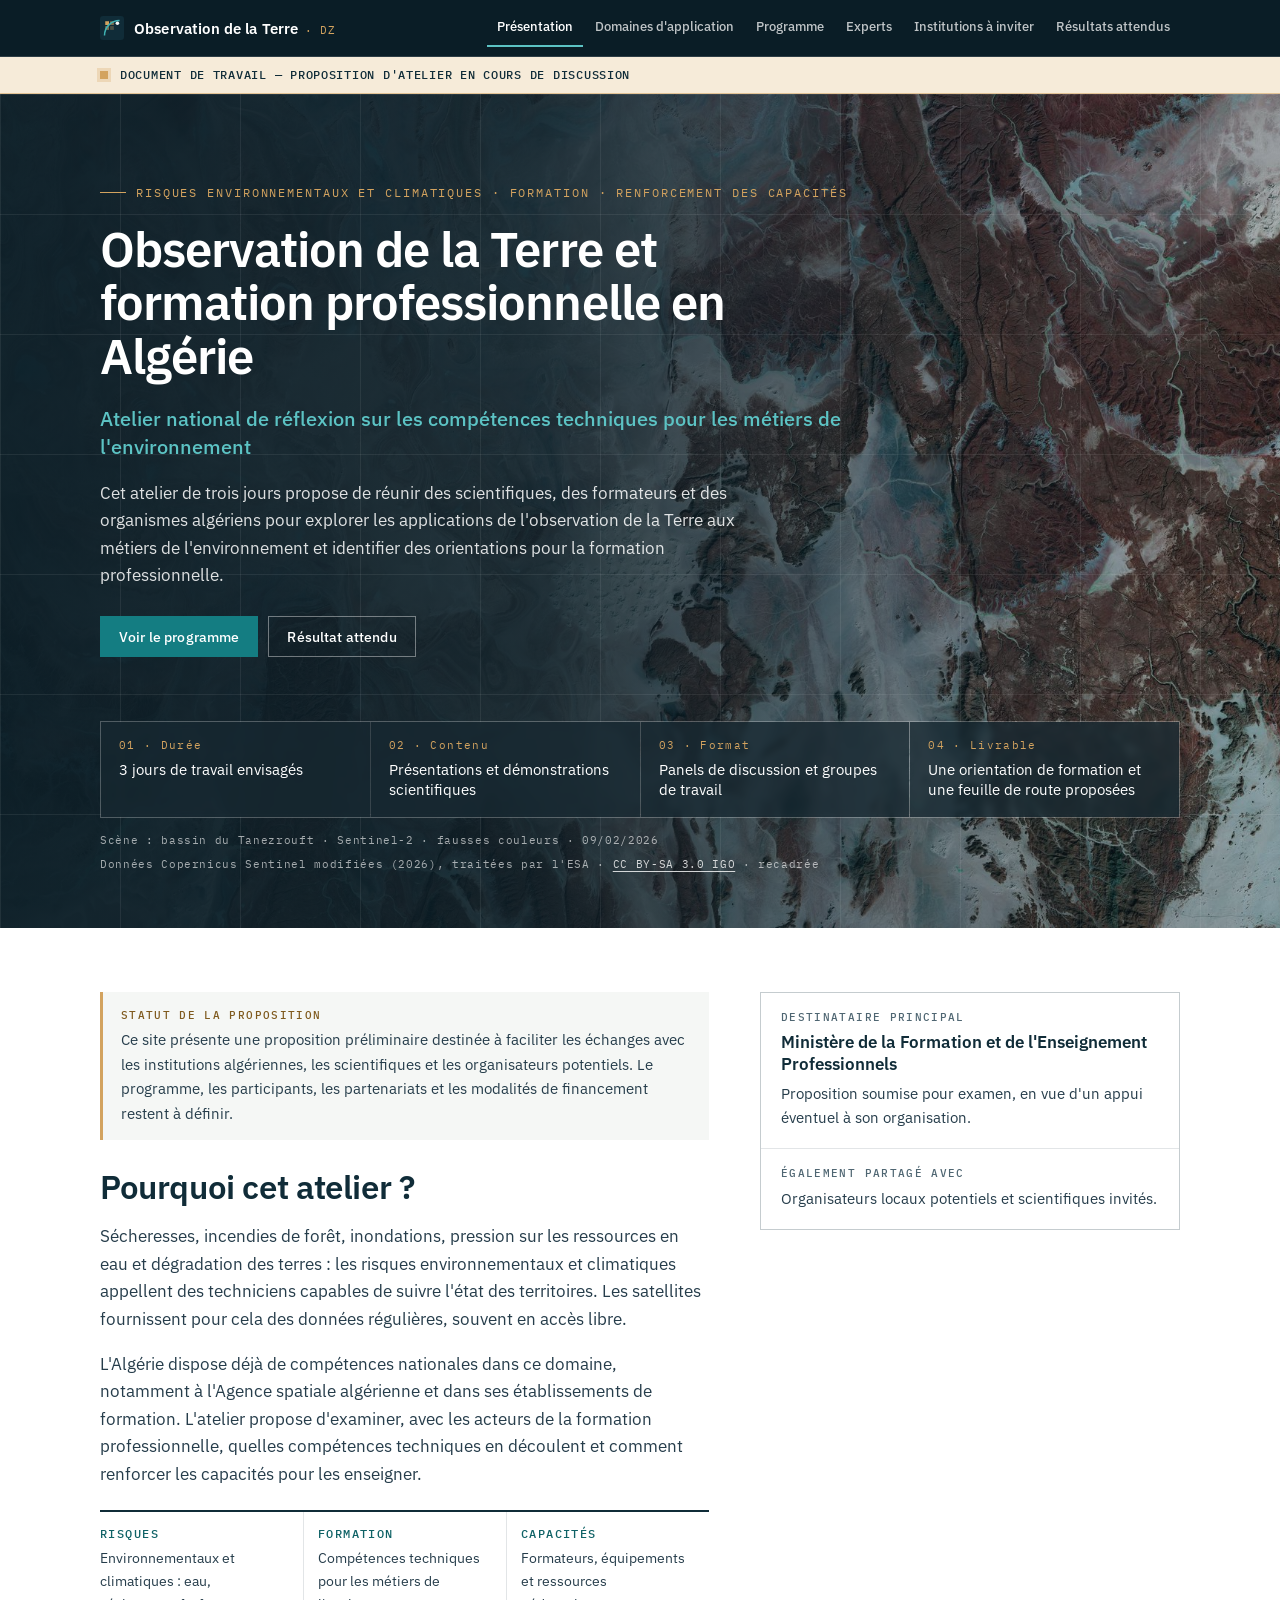
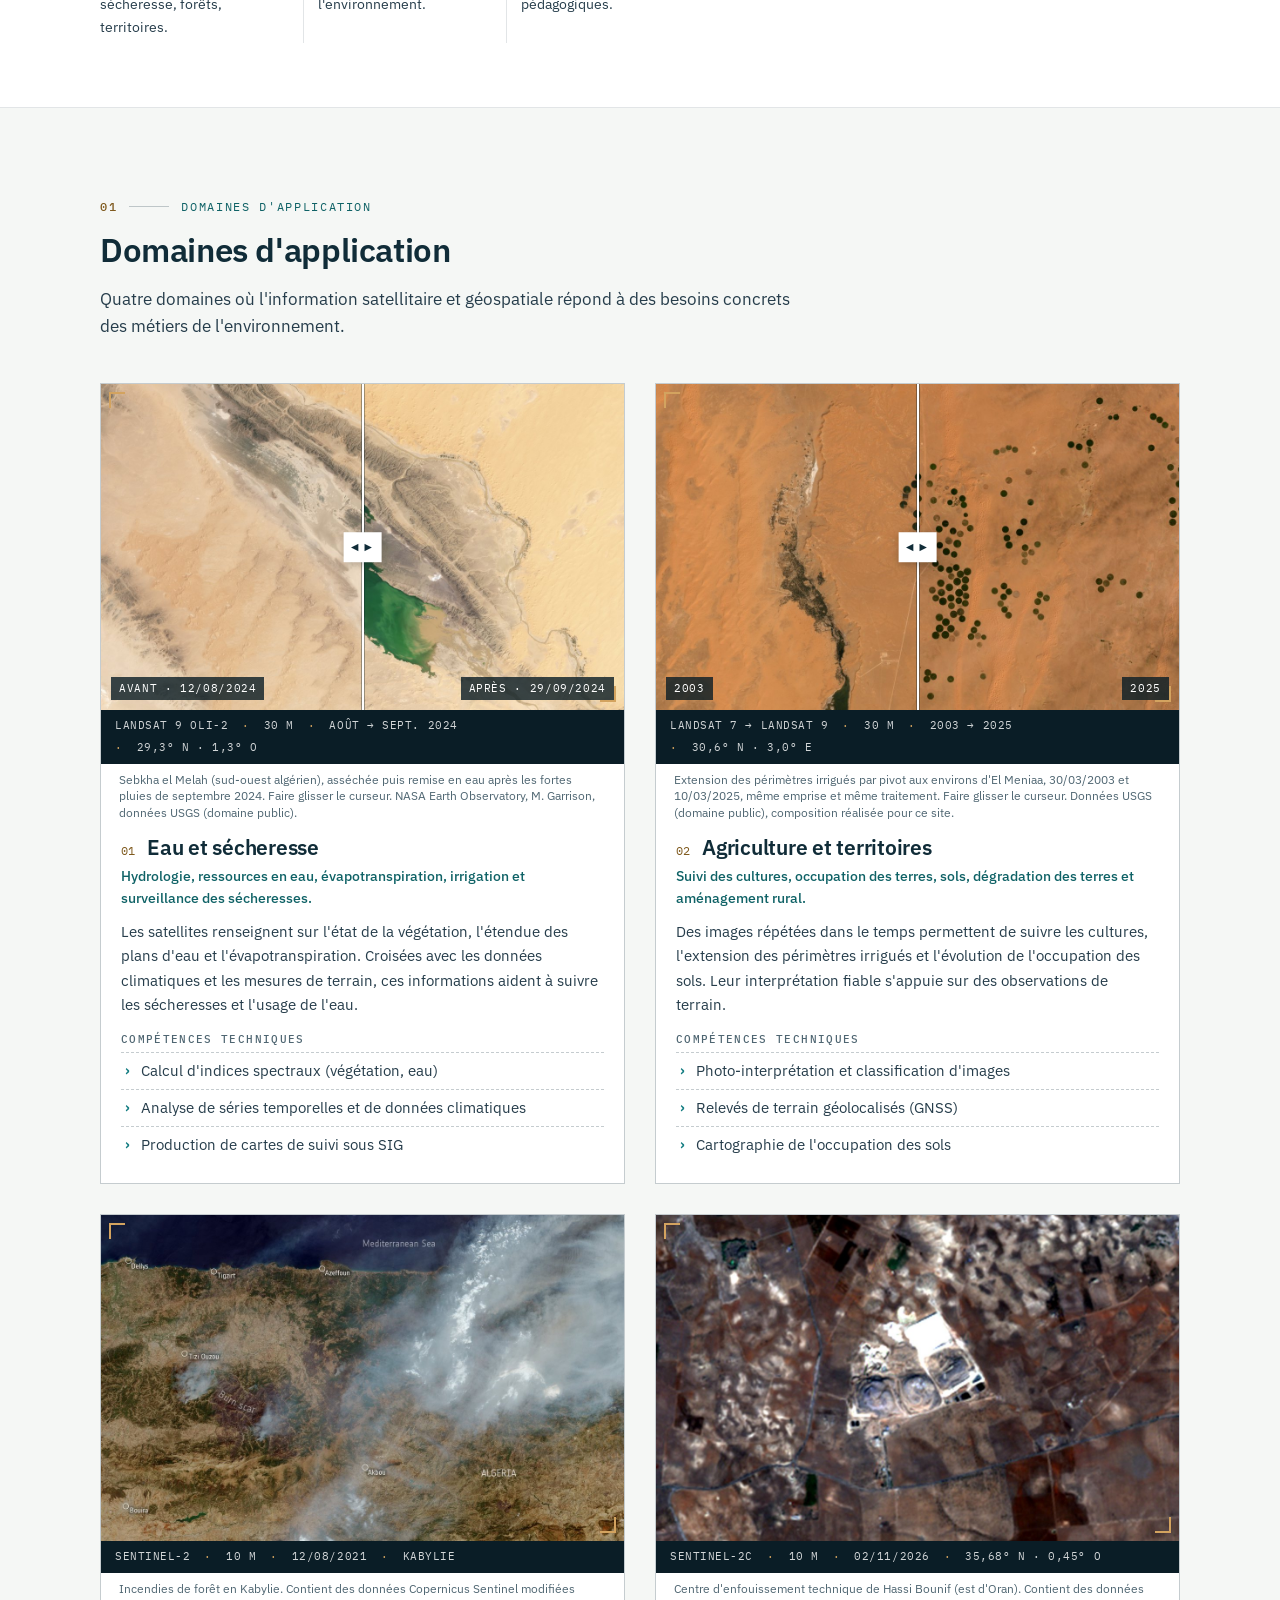
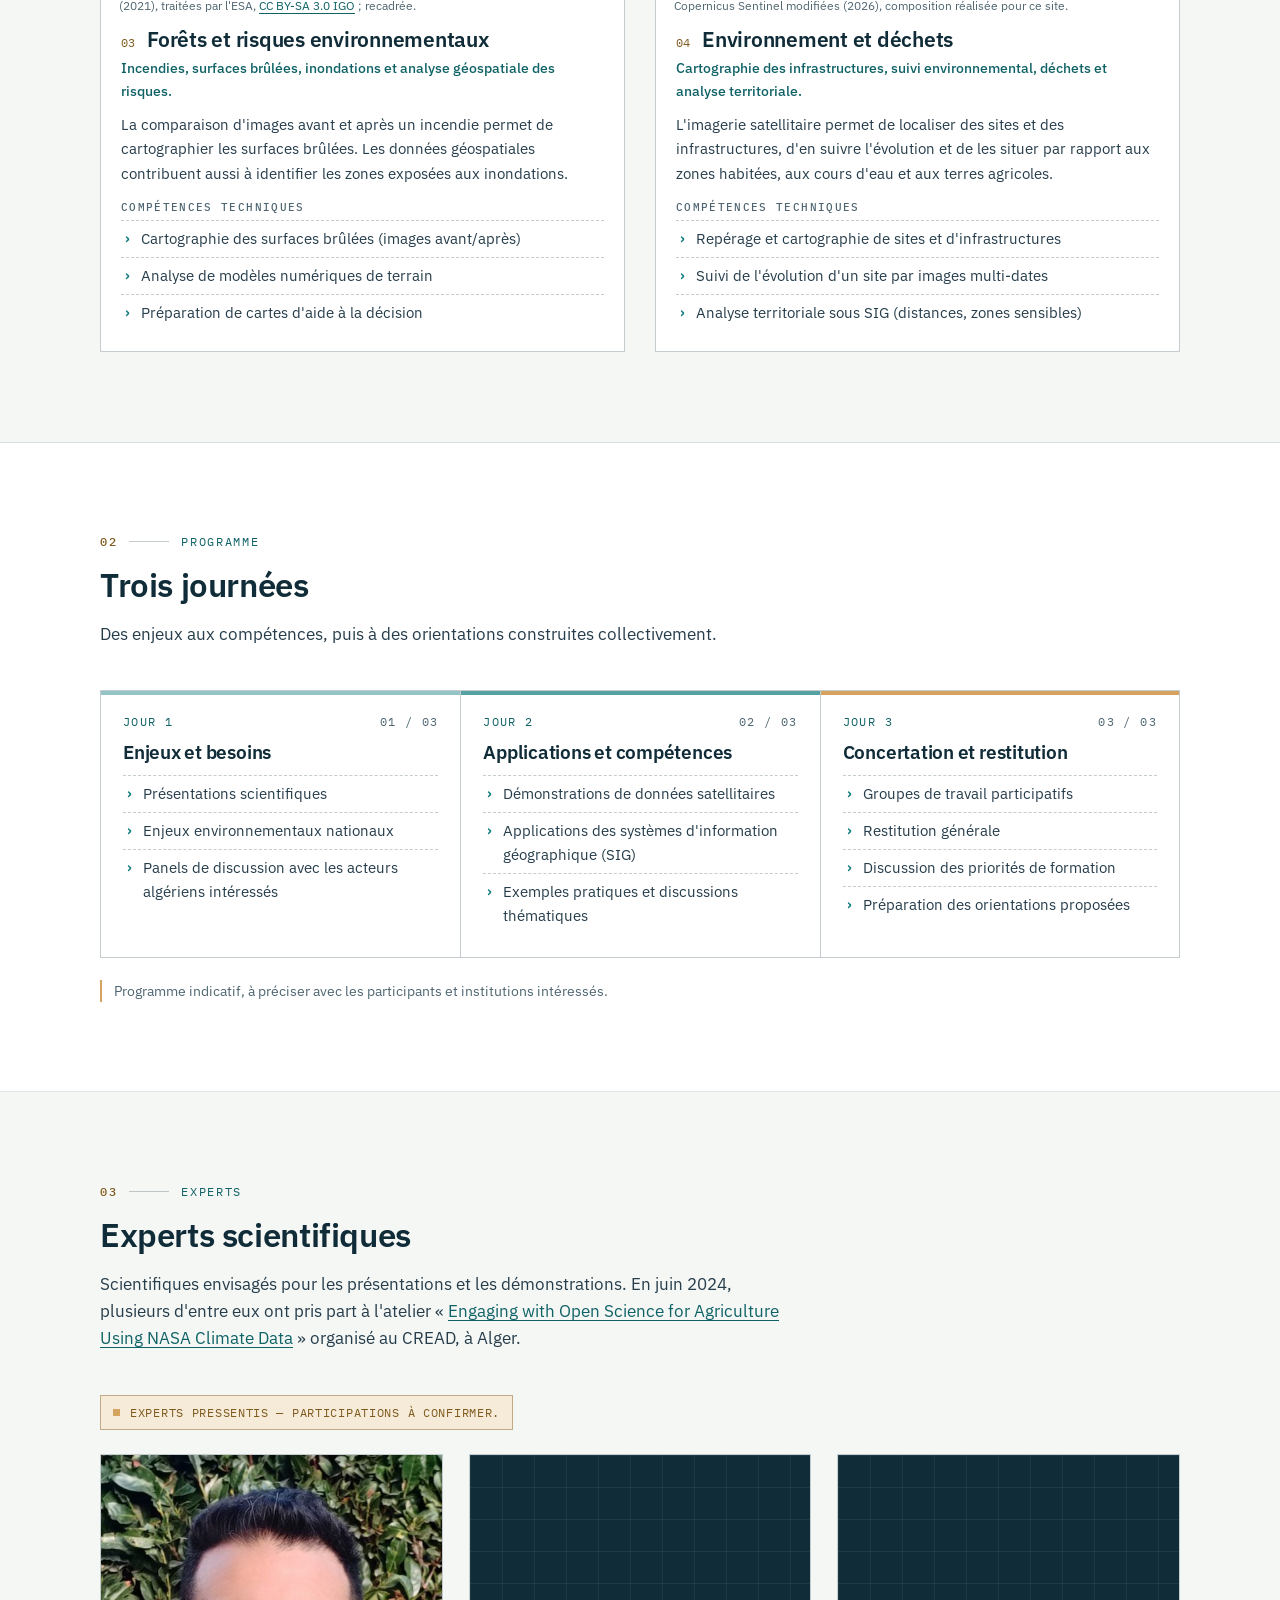
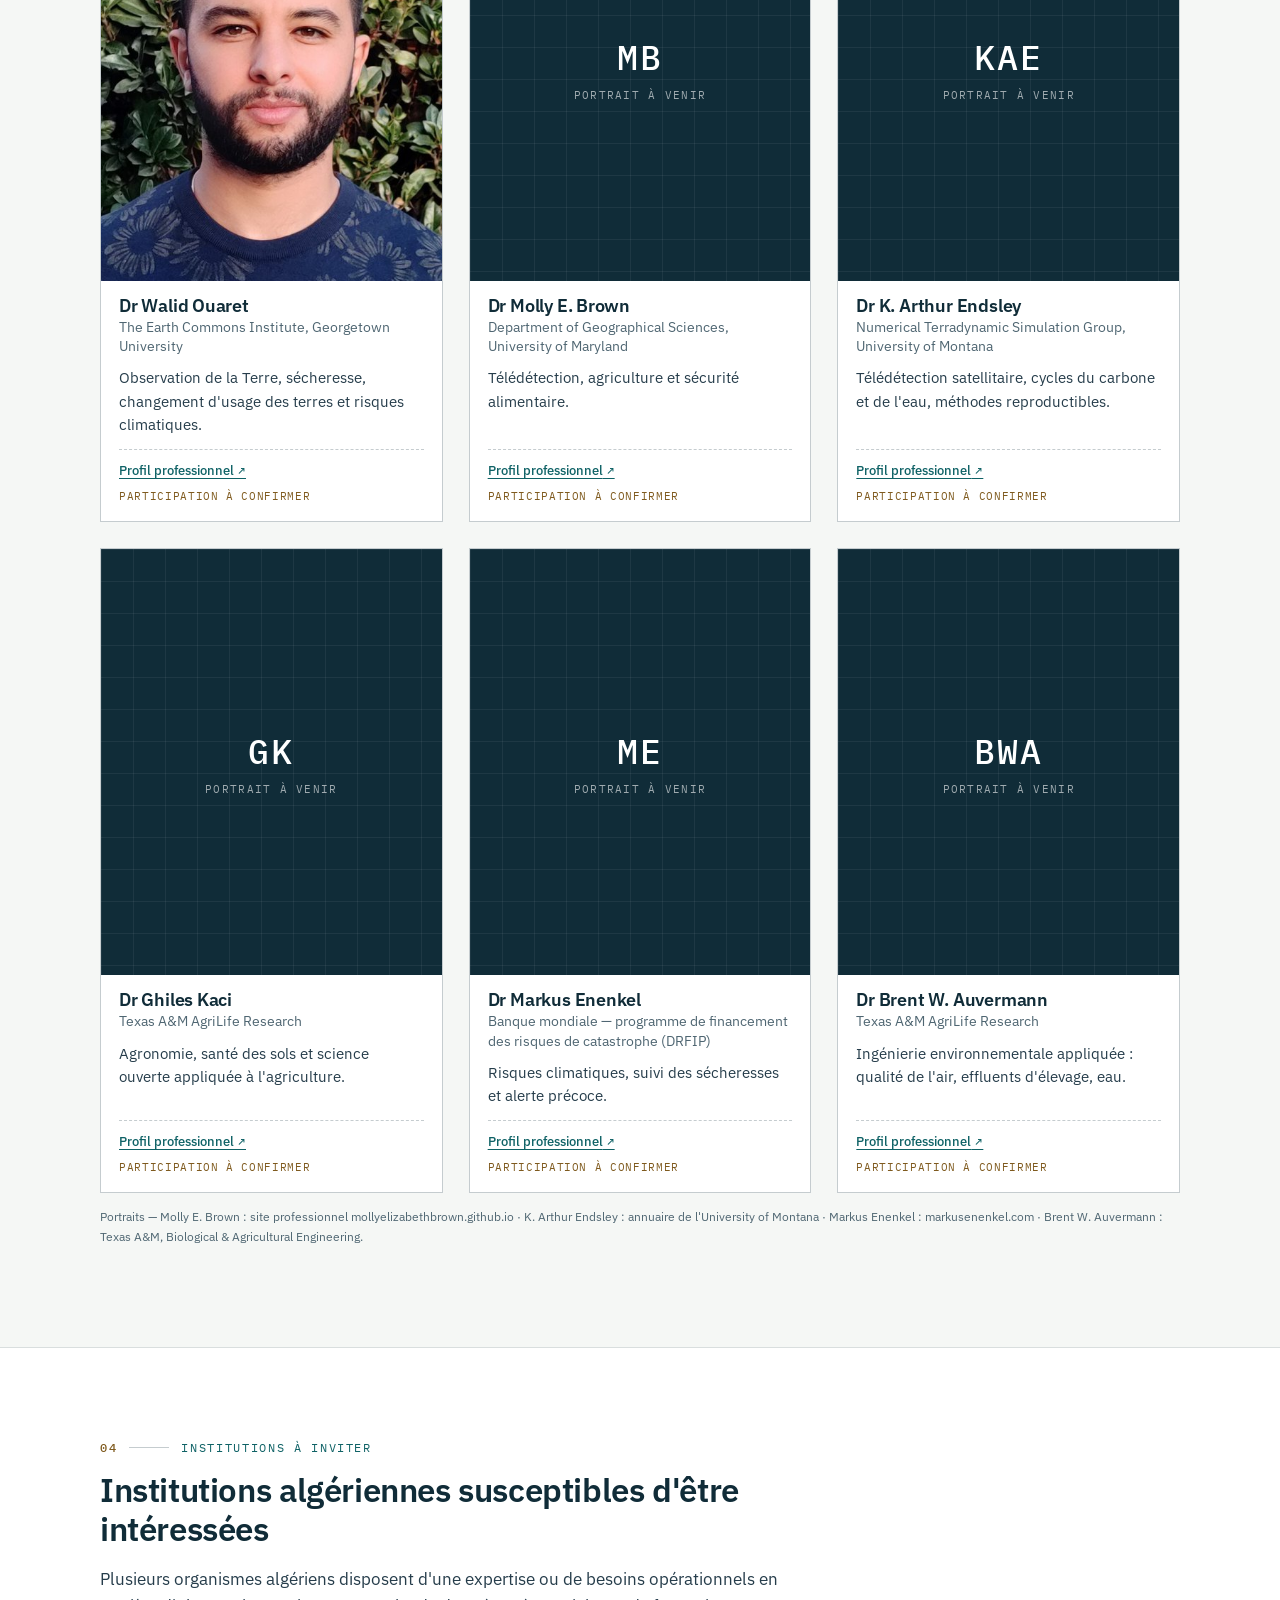
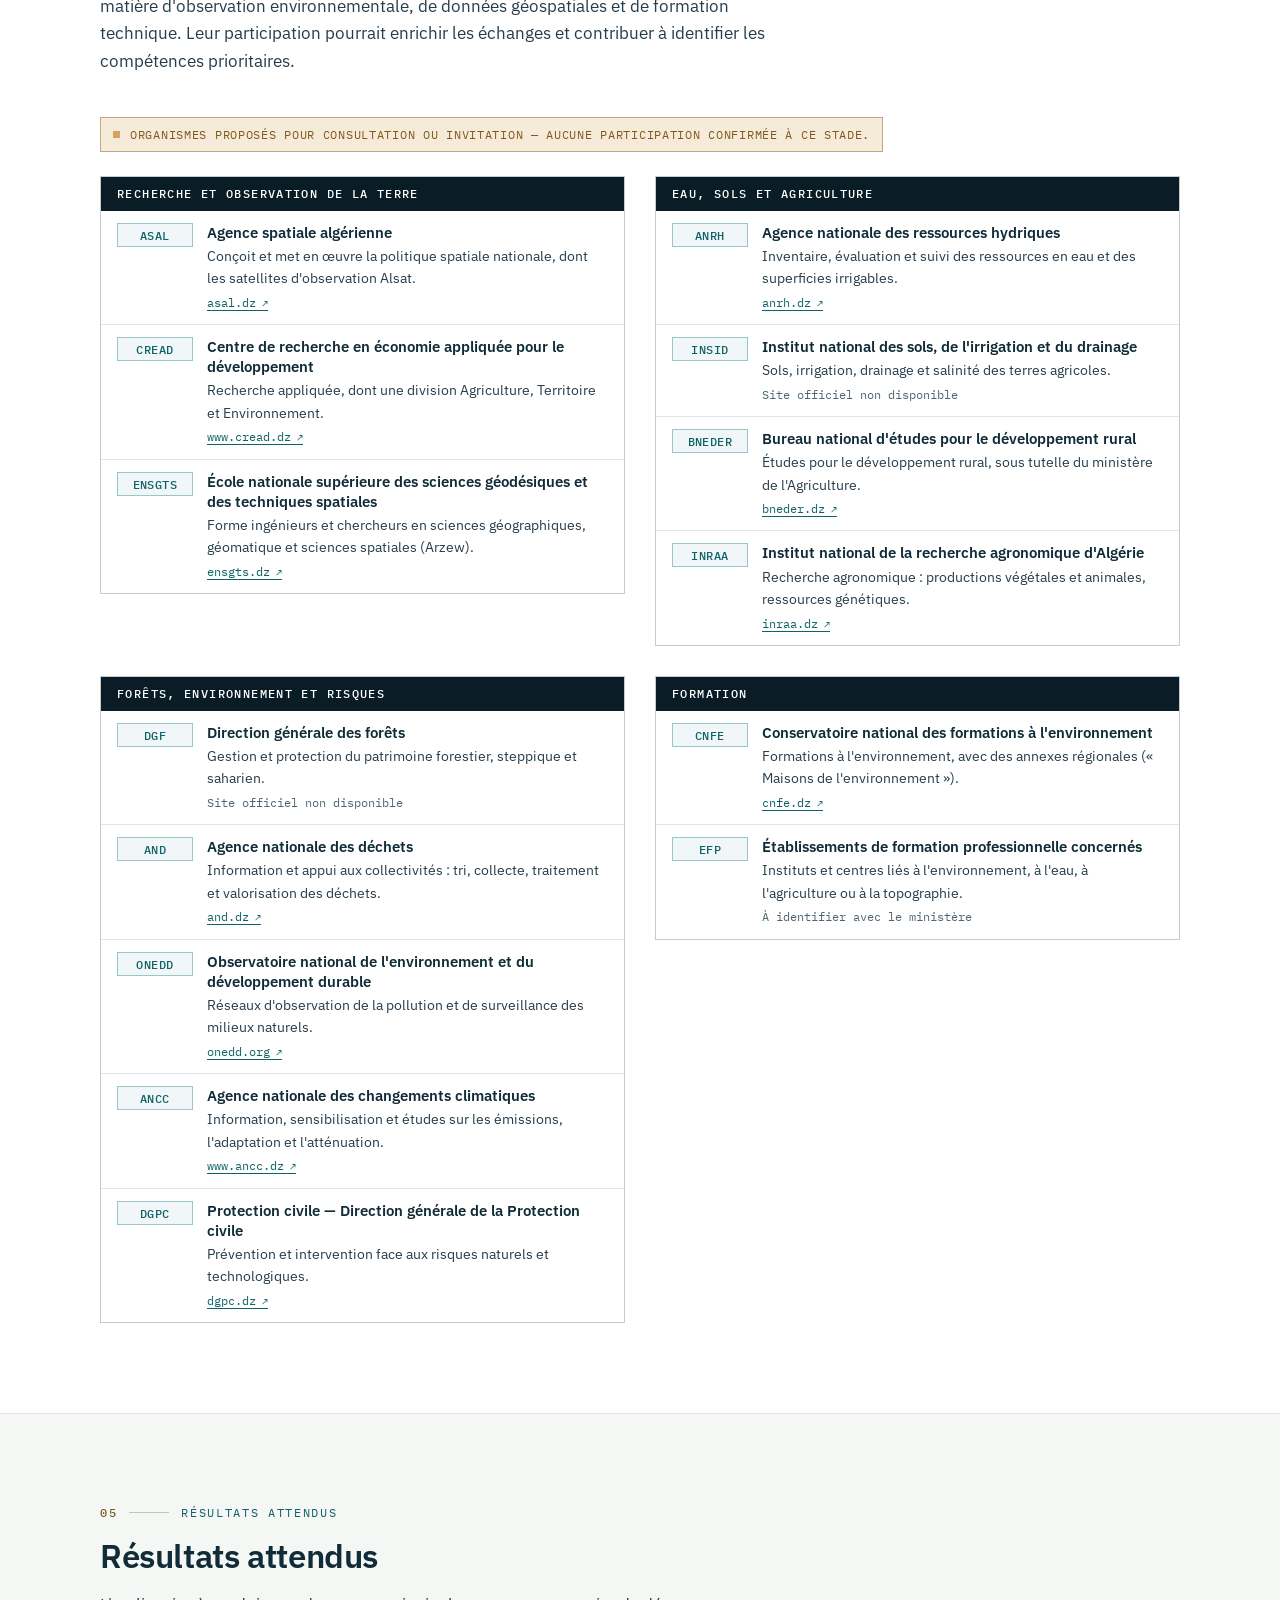
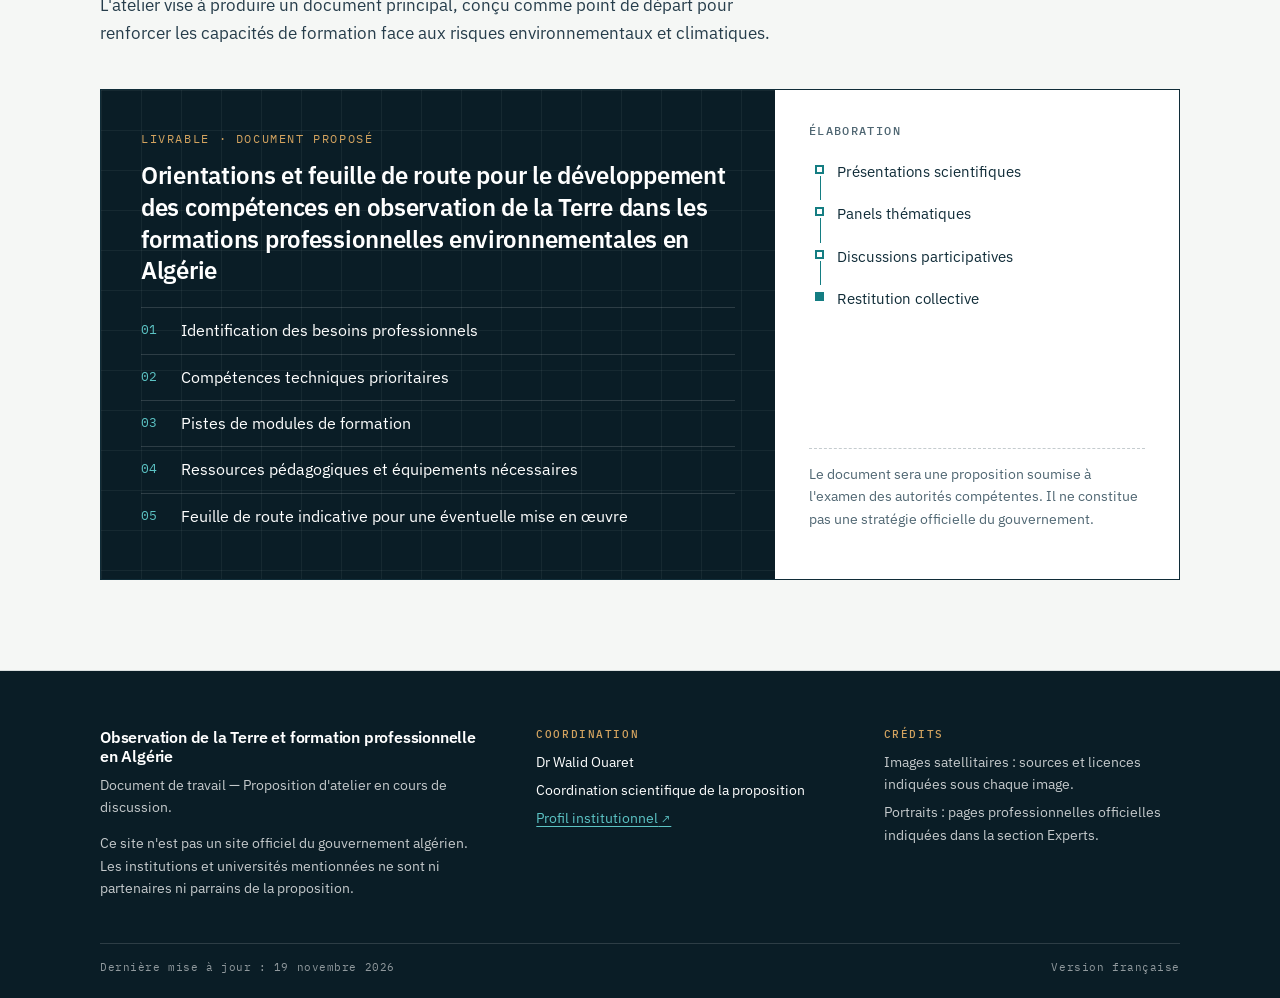
==== index.html @ 966b930d "Site de l'atelier : observation de la Terre et formation professionnelle en Algérie" ====
<!doctype html>
<html lang="fr">
<head>
  <meta charset="utf-8">
  <meta name="viewport" content="width=device-width, initial-scale=1">
  <title>Observation de la Terre et formation professionnelle en Algérie</title>
  <meta name="description" content="Document de travail : proposition d'atelier national sur l'observation de la Terre, les risques environnementaux et climatiques, la formation professionnelle et le renforcement des capacités en Algérie.">
  <meta name="theme-color" content="#0A1D26">
  <link rel="icon" href="assets/images/favicon.svg" type="image/svg+xml">

  <!-- Partage (URL absolue : voir README). -->
  <meta property="og:type" content="website">
  <meta property="og:locale" content="fr_FR">
  <meta property="og:title" content="Observation de la Terre et formation professionnelle en Algérie">
  <meta property="og:description" content="Proposition d'atelier national — document de travail en cours de discussion.">
  <meta property="og:url" content="https://ouaretw.github.io/atelier-eo-algerie/">
  <meta property="og:image" content="https://ouaretw.github.io/atelier-eo-algerie/assets/images/og-image.jpg">
  <meta property="og:image:width" content="1200">
  <meta property="og:image:height" content="630">
  <meta name="twitter:card" content="summary_large_image">

  <link rel="preconnect" href="https://fonts.googleapis.com">
  <link rel="preconnect" href="https://fonts.gstatic.com" crossorigin>
  <link href="https://fonts.googleapis.com/css2?family=IBM+Plex+Mono:wght@400;500&family=IBM+Plex+Sans:wght@400;500;600&display=swap" rel="stylesheet">
  <link rel="stylesheet" href="assets/css/styles.css">
</head>
<body>
<a class="skip-link" href="#contenu">Aller au contenu</a>

<header class="site-nav">
  <nav class="wrap" aria-label="Navigation principale">
    <a class="brand" href="#presentation"><img src="assets/images/favicon.svg" alt="" width="24" height="24"><span>Observation de la Terre <small>· DZ</small></span></a>
    <button class="nav-toggle" type="button" aria-expanded="false" aria-controls="nav-list">Menu</button>
    <ul class="nav-list" id="nav-list">
      <li><a href="#presentation">Présentation</a></li>
      <li><a href="#domaines">Domaines d'application</a></li>
      <li><a href="#programme">Programme</a></li>
      <li><a href="#experts">Experts</a></li>
      <li><a href="#institutions">Institutions à inviter</a></li>
      <li><a href="#resultats">Résultats attendus</a></li>
    </ul>
  </nav>
</header>

<div class="status" role="note">
  <div class="wrap"><span class="dot" aria-hidden="true"></span><strong data-status-label>Document de travail — Proposition d'atelier en cours de discussion</strong></div>
</div>

<main id="contenu">

<!-- ============================ 1. PRÉSENTATION ============================ -->
<section id="presentation" aria-labelledby="titre">
  <div class="hero">
    <div class="hero-bg"><img src="assets/images/hero-tanezrouft.jpg" alt="" width="2000" height="1125" fetchpriority="high"></div>
    <div class="wrap">
      <div class="hero-main">
        <p class="overline">Risques environnementaux et climatiques · Formation · Renforcement des capacités</p>
        <h1 id="titre">Observation de la Terre et formation professionnelle en Algérie</h1>
        <p class="subtitle">Atelier national de réflexion sur les compétences techniques pour les métiers de l'environnement</p>
        <p class="lede">Cet atelier de trois jours propose de réunir des scientifiques, des formateurs et des organismes algériens pour explorer les applications de l'observation de la Terre aux métiers de l'environnement et identifier des orientations pour la formation professionnelle.</p>
        <div class="actions">
          <a class="btn btn-primary" href="#programme">Voir le programme</a>
          <a class="btn btn-ghost" href="#resultats">Résultat attendu</a>
          <a class="btn btn-ghost" data-concept-note hidden>Note de proposition (PDF)</a>
        </div>
      </div>
      <ul class="facts" aria-label="L'atelier en bref">
        <li><span class="idx">01 · Durée</span>3 jours de travail envisagés</li>
        <li><span class="idx">02 · Contenu</span>Présentations et démonstrations scientifiques</li>
        <li><span class="idx">03 · Format</span>Panels de discussion et groupes de travail</li>
        <li><span class="idx">04 · Livrable</span>Une orientation de formation et une feuille de route proposées</li>
      </ul>
      <p class="scene-tag"><span>Scène : bassin du Tanezrouft · Sentinel-2 · fausses couleurs · 09/02/2026</span><span>Données Copernicus Sentinel modifiées (2026), traitées par l'ESA · <a href="https://creativecommons.org/licenses/by-sa/3.0/igo/" target="_blank" rel="noopener">CC BY-SA 3.0 IGO</a> · recadrée</span></p>
    </div>
  </div>

  <div class="overview">
    <div class="wrap overview-grid">
      <div>
        <p class="preliminary"><b>Statut de la proposition</b><span data-status-text>Ce site présente une proposition préliminaire destinée à faciliter les échanges avec les institutions algériennes, les scientifiques et les organisateurs potentiels. Le programme, les participants, les partenariats et les modalités de financement restent à définir.</span></p>
        <h2>Pourquoi cet atelier ?</h2>
        <p>Sécheresses, incendies de forêt, inondations, pression sur les ressources en eau et dégradation des terres : les risques environnementaux et climatiques appellent des techniciens capables de suivre l'état des territoires. Les satellites fournissent pour cela des données régulières, souvent en accès libre.</p>
        <p>L'Algérie dispose déjà de compétences nationales dans ce domaine, notamment à l'Agence spatiale algérienne et dans ses établissements de formation. L'atelier propose d'examiner, avec les acteurs de la formation professionnelle, quelles compétences techniques en découlent et comment renforcer les capacités pour les enseigner.</p>
        <ul class="pillars">
          <li><b>Risques</b>Environnementaux et climatiques : eau, sécheresse, forêts, territoires.</li>
          <li><b>Formation</b>Compétences techniques pour les métiers de l'environnement.</li>
          <li><b>Capacités</b>Formateurs, équipements et ressources pédagogiques.</li>
        </ul>
      </div>
      <aside class="audience" aria-label="Destinataires">
        <div>
          <h3>Destinataire principal</h3>
          <p class="primary">Ministère de la Formation et de l'Enseignement Professionnels</p>
          <p>Proposition soumise pour examen, en vue d'un appui éventuel à son organisation.</p>
        </div>
        <div>
          <h3>Également partagé avec</h3>
          <p>Organisateurs locaux potentiels et scientifiques invités.</p>
        </div>
      </aside>
    </div>
  </div>
</section>

<!-- ============================ 2. DOMAINES ============================ -->
<section id="domaines" class="section alt" aria-labelledby="titre-domaines">
  <div class="wrap">
    <header class="sec-head">
      <p class="sec-index"><b>01</b><i></i>Domaines d'application</p>
      <h2 id="titre-domaines">Domaines d'application</h2>
      <p class="lede">Quatre domaines où l'information satellitaire et géospatiale répond à des besoins concrets des métiers de l'environnement.</p>
    </header>

    <div class="domains">
      <article class="domain">
        <figure>
          <div class="hud compare" style="--pos:50%">
            <img src="assets/images/eau-avant.jpg" alt="Sebkha el Melah le 12 août 2024 : dépression claire et sèche entre une crête rocheuse et des dunes." loading="lazy" width="1200" height="750">
            <img class="after" src="assets/images/eau-apres.jpg" alt="Sebkha el Melah le 29 septembre 2024 : un lac vert allongé occupe la dépression." loading="lazy" width="1200" height="750">
            <span class="tag l">Avant · 12/08/2024</span><span class="tag r">Après · 29/09/2024</span>
            <div class="handle" aria-hidden="true"></div>
            <input type="range" min="0" max="100" value="50" aria-label="Comparaison avant et après : déplacer le curseur pour révéler l'image du 29 septembre 2024">
          </div>
          <div class="meta"><span>Landsat 9 OLI-2</span><span>30 m</span><span>Août → sept. 2024</span><span>29,3° N · 1,3° O</span></div>
          <figcaption>Sebkha el Melah (sud-ouest algérien), asséchée puis remise en eau après les fortes pluies de septembre 2024. Faire glisser le curseur. NASA Earth Observatory, M. Garrison, données USGS (domaine public).</figcaption>
        </figure>
        <div class="domain-body">
          <div class="domain-head"><span class="num">01</span><h3>Eau et sécheresse</h3></div>
          <p class="scope">Hydrologie, ressources en eau, évapotranspiration, irrigation et surveillance des sécheresses.</p>
          <p>Les satellites renseignent sur l'état de la végétation, l'étendue des plans d'eau et l'évapotranspiration. Croisées avec les données climatiques et les mesures de terrain, ces informations aident à suivre les sécheresses et l'usage de l'eau.</p>
          <h4>Compétences techniques</h4>
          <ul class="skills">
            <li>Calcul d'indices spectraux (végétation, eau)</li>
            <li>Analyse de séries temporelles et de données climatiques</li>
            <li>Production de cartes de suivi sous SIG</li>
          </ul>
        </div>
      </article>

      <article class="domain">
        <figure>
          <div class="hud compare" style="--pos:50%">
            <img src="assets/images/agri-avant.jpg" alt="Environs d'El Meniaa le 30 mars 2003 : sable orangé, l'oasis et une dizaine de cercles d'irrigation." loading="lazy" width="1200" height="750">
            <img class="after" src="assets/images/agri-apres.jpg" alt="Même zone le 10 mars 2025 : de nombreux cercles d'irrigation par pivot répartis sur la scène." loading="lazy" width="1200" height="750">
            <span class="tag l">2003</span><span class="tag r">2025</span>
            <div class="handle" aria-hidden="true"></div>
            <input type="range" min="0" max="100" value="50" aria-label="Comparaison 2003 et 2025 : déplacer le curseur pour révéler l'image de 2025">
          </div>
          <div class="meta"><span>Landsat 7 → Landsat 9</span><span>30 m</span><span>2003 → 2025</span><span>30,6° N · 3,0° E</span></div>
          <figcaption>Extension des périmètres irrigués par pivot aux environs d'El Meniaa, 30/03/2003 et 10/03/2025, même emprise et même traitement. Faire glisser le curseur. Données USGS (domaine public), composition réalisée pour ce site.</figcaption>
        </figure>
        <div class="domain-body">
          <div class="domain-head"><span class="num">02</span><h3>Agriculture et territoires</h3></div>
          <p class="scope">Suivi des cultures, occupation des terres, sols, dégradation des terres et aménagement rural.</p>
          <p>Des images répétées dans le temps permettent de suivre les cultures, l'extension des périmètres irrigués et l'évolution de l'occupation des sols. Leur interprétation fiable s'appuie sur des observations de terrain.</p>
          <h4>Compétences techniques</h4>
          <ul class="skills">
            <li>Photo-interprétation et classification d'images</li>
            <li>Relevés de terrain géolocalisés (GNSS)</li>
            <li>Cartographie de l'occupation des sols</li>
          </ul>
        </div>
      </article>

      <article class="domain">
        <figure>
          <div class="hud"><img src="assets/images/domain-forets.jpg" alt="Image satellite : panaches de fumée au-dessus du relief boisé de Kabylie et surface brûlée près de Tizi Ouzou." loading="lazy" width="1200" height="750"></div>
          <div class="meta"><span>Sentinel-2</span><span>10 m</span><span>12/08/2021</span><span>Kabylie</span></div>
          <figcaption>Incendies de forêt en Kabylie. Contient des données Copernicus Sentinel modifiées (2021), traitées par l'ESA, <a href="https://creativecommons.org/licenses/by-sa/3.0/igo/" target="_blank" rel="noopener">CC BY-SA 3.0 IGO</a> ; recadrée.</figcaption>
        </figure>
        <div class="domain-body">
          <div class="domain-head"><span class="num">03</span><h3>Forêts et risques environnementaux</h3></div>
          <p class="scope">Incendies, surfaces brûlées, inondations et analyse géospatiale des risques.</p>
          <p>La comparaison d'images avant et après un incendie permet de cartographier les surfaces brûlées. Les données géospatiales contribuent aussi à identifier les zones exposées aux inondations.</p>
          <h4>Compétences techniques</h4>
          <ul class="skills">
            <li>Cartographie des surfaces brûlées (images avant/après)</li>
            <li>Analyse de modèles numériques de terrain</li>
            <li>Préparation de cartes d'aide à la décision</li>
          </ul>
        </div>
      </article>

      <article class="domain">
        <figure>
          <div class="hud"><img src="assets/images/domain-dechets.jpg" alt="Image satellite : centre d'enfouissement avec deux grands monticules ovales, une alvéole claire et des bassins sombres, entouré de parcelles agricoles et de routes." loading="lazy" width="1200" height="750"></div>
          <div class="meta"><span>Sentinel-2C</span><span>10 m</span><span>02/11/2026</span><span>35,68° N · 0,45° O</span></div>
          <figcaption>Centre d'enfouissement technique de Hassi Bounif (est d'Oran). Contient des données Copernicus Sentinel modifiées (2026), composition réalisée pour ce site.</figcaption>
        </figure>
        <div class="domain-body">
          <div class="domain-head"><span class="num">04</span><h3>Environnement et déchets</h3></div>
          <p class="scope">Cartographie des infrastructures, suivi environnemental, déchets et analyse territoriale.</p>
          <p>L'imagerie satellitaire permet de localiser des sites et des infrastructures, d'en suivre l'évolution et de les situer par rapport aux zones habitées, aux cours d'eau et aux terres agricoles.</p>
          <h4>Compétences techniques</h4>
          <ul class="skills">
            <li>Repérage et cartographie de sites et d'infrastructures</li>
            <li>Suivi de l'évolution d'un site par images multi-dates</li>
            <li>Analyse territoriale sous SIG (distances, zones sensibles)</li>
          </ul>
        </div>
      </article>
    </div>
  </div>
</section>

<!-- ============================ 3. PROGRAMME ============================ -->
<section id="programme" class="section" aria-labelledby="titre-programme">
  <div class="wrap">
    <header class="sec-head">
      <p class="sec-index"><b>02</b><i></i>Programme</p>
      <h2 id="titre-programme">Trois journées</h2>
      <p class="lede">Des enjeux aux compétences, puis à des orientations construites collectivement.</p>
    </header>
    <ol class="days" id="days"></ol>
    <p class="note" id="program-note">Programme indicatif, à préciser avec les participants et institutions intéressés.</p>
  </div>
</section>

<!-- ============================ 4. EXPERTS ============================ -->
<section id="experts" class="section alt" aria-labelledby="titre-experts">
  <div class="wrap">
    <header class="sec-head">
      <p class="sec-index"><b>03</b><i></i>Experts</p>
      <h2 id="titre-experts">Experts scientifiques</h2>
      <p class="lede">Scientifiques envisagés pour les présentations et les démonstrations. En juin 2024, plusieurs d'entre eux ont pris part à l'atelier « <a href="https://www.cread.dz/atelier-engaging-with-open-science-for-agriculture-using-nasa-climate-data/" target="_blank" rel="noopener">Engaging with Open Science for Agriculture Using NASA Climate Data</a> » organisé au CREAD, à Alger.</p>
    </header>
    <p class="label">Experts pressentis — participations à confirmer.</p>
    <ul class="people" id="people"></ul>
    <p class="photo-credit" id="photo-credits"></p>
  </div>
</section>

<!-- ============================ 5. INSTITUTIONS ============================ -->
<section id="institutions" class="section" aria-labelledby="titre-institutions">
  <div class="wrap">
    <header class="sec-head">
      <p class="sec-index"><b>04</b><i></i>Institutions à inviter</p>
      <h2 id="titre-institutions">Institutions algériennes susceptibles d'être intéressées</h2>
      <p class="lede">Plusieurs organismes algériens disposent d'une expertise ou de besoins opérationnels en matière d'observation environnementale, de données géospatiales et de formation technique. Leur participation pourrait enrichir les échanges et contribuer à identifier les compétences prioritaires.</p>
    </header>
    <p class="label">Organismes proposés pour consultation ou invitation — aucune participation confirmée à ce stade.</p>
    <div class="inst-groups" id="inst-groups"></div>
  </div>
</section>

<!-- ============================ 6. RÉSULTATS ============================ -->
<section id="resultats" class="section alt" aria-labelledby="titre-resultats">
  <div class="wrap">
    <header class="sec-head">
      <p class="sec-index"><b>05</b><i></i>Résultats attendus</p>
      <h2 id="titre-resultats">Résultats attendus</h2>
      <p class="lede">L'atelier vise à produire un document principal, conçu comme point de départ pour renforcer les capacités de formation face aux risques environnementaux et climatiques.</p>
    </header>
    <div class="output">
      <article class="output-main">
        <p class="doc-type">Livrable · document proposé</p>
        <h3>Orientations et feuille de route pour le développement des compétences en observation de la Terre dans les formations professionnelles environnementales en Algérie</h3>
        <ol>
          <li>Identification des besoins professionnels</li>
          <li>Compétences techniques prioritaires</li>
          <li>Pistes de modules de formation</li>
          <li>Ressources pédagogiques et équipements nécessaires</li>
          <li>Feuille de route indicative pour une éventuelle mise en œuvre</li>
        </ol>
      </article>
      <div class="output-side">
        <h3>Élaboration</h3>
        <ol class="flow">
          <li>Présentations scientifiques</li>
          <li>Panels thématiques</li>
          <li>Discussions participatives</li>
          <li>Restitution collective</li>
        </ol>
        <p class="caveat">Le document sera une proposition soumise à l'examen des autorités compétentes. Il ne constitue pas une stratégie officielle du gouvernement.</p>
      </div>
    </div>
  </div>
</section>

</main>

<footer class="site-footer">
  <div class="wrap">
    <div class="footer-grid">
      <div>
        <h2>Observation de la Terre et formation professionnelle en Algérie</h2>
        <p><span data-status-label>Document de travail — Proposition d'atelier en cours de discussion</span>.</p>
        <p>Ce site n'est pas un site officiel du gouvernement algérien. Les institutions et universités mentionnées ne sont ni partenaires ni parrains de la proposition.</p>
      </div>
      <div>
        <h3>Coordination</h3>
        <dl id="contact"></dl>
      </div>
      <div>
        <h3>Crédits</h3>
        <ul>
          <li>Images satellitaires : sources et licences indiquées sous chaque image.</li>
          <li>Portraits : pages professionnelles officielles indiquées dans la section Experts.</li>
        </ul>
      </div>
    </div>
    <div class="footer-bottom">
      <span>Dernière mise à jour : <span data-updated>19 novembre 2026</span></span>
      <span>Version française</span>
    </div>
  </div>
</footer>

<script src="data/site.js"></script>
<script src="data/program.js"></script>
<script src="data/experts.js"></script>
<script src="data/institutions.js"></script>
<script src="assets/js/main.js"></script>
</body>
</html>
---- assets/css/styles.css ----
/* =====================================================================
   Observation de la Terre et formation professionnelle en Algérie
   Style « atelier technique d'observation de la Terre »
   ===================================================================== */

/* ---------- 1. Jetons ---------- */
:root {
  --ink: #102C38;          /* bleu profond */
  --ink-deep: #0A1D26;     /* fond des bandeaux sombres */
  --slate: #263D4B;
  --teal: #147D82;         /* sarcelle scientifique */
  --teal-dark: #0F6266;
  --teal-light: #5CC3C4;   /* sarcelle lisible sur fond sombre */
  --ochre: #D3A35F;        /* ocre saharien */
  --ochre-text: #7F5A1E;
  --ochre-soft: #F6EBD9;
  --paper: #F5F7F5;        /* blanc minéral */
  --white: #FFFFFF;
  --muted: #4F6672;
  --line: rgba(16, 44, 56, 0.12);
  --line-strong: rgba(16, 44, 56, 0.24);
  --line-dark: rgba(255, 255, 255, 0.14);

  --sans: "IBM Plex Sans", system-ui, -apple-system, "Segoe UI", Roboto, Arial, sans-serif;
  --mono: "IBM Plex Mono", ui-monospace, Consolas, monospace;

  --wrap: 1160px;
  --gutter: clamp(16px, 4vw, 40px);
  --nav-h: 56px;
  color-scheme: light;
}

/* ---------- 2. Base ---------- */
*, *::before, *::after { box-sizing: border-box; }
html { scroll-behavior: smooth; scroll-padding-top: calc(var(--nav-h) + 12px); -webkit-text-size-adjust: 100%; }
body { margin: 0; background: var(--white); color: var(--slate); font-family: var(--sans); font-size: clamp(16px, .2vw + 15.3px, 17px); line-height: 1.62; overflow-x: hidden; }
img { max-width: 100%; height: auto; display: block; }
a { color: var(--teal-dark); text-underline-offset: 3px; text-decoration-thickness: 1px; }
a:hover { color: var(--ink); }
p { margin: 0 0 1em; }
h1, h2, h3, h4 { font-family: var(--sans); color: var(--ink); font-weight: 600; line-height: 1.2; margin: 0 0 .5em; letter-spacing: -.012em; }
h2 { font-size: clamp(1.55rem, 1.3vw + 1rem, 2.1rem); }
h3 { font-size: 1.15rem; }
.mono { font-family: var(--mono); }
:focus-visible { outline: 2px solid var(--teal); outline-offset: 3px; }
.skip-link { position: absolute; left: 16px; top: -60px; z-index: 200; background: var(--ink); color: #fff; padding: 10px 16px; font-weight: 600; text-decoration: none; }
.skip-link:focus { top: 10px; color: #fff; }
.wrap { max-width: var(--wrap); margin: 0 auto; padding: 0 var(--gutter); }
.ext::after { content: " ↗"; font-size: .85em; }

/* ---------- 3. Navigation ---------- */
.site-nav { position: sticky; top: 0; z-index: 100; background: var(--ink-deep); border-bottom: 1px solid var(--line-dark); }
.site-nav .wrap { display: flex; align-items: center; gap: 20px; height: var(--nav-h); }
.brand { display: flex; align-items: center; gap: 10px; color: #fff; text-decoration: none; font-weight: 600; font-size: .95rem; white-space: nowrap; letter-spacing: .01em; }
.brand:hover { color: #fff; }
.brand img { width: 24px; height: 24px; }
.brand small { font-family: var(--mono); font-weight: 400; font-size: .7rem; color: var(--ochre); letter-spacing: .08em; margin-left: 2px; }
.nav-list { display: flex; list-style: none; margin: 0 0 0 auto; padding: 0; gap: 2px; }
.nav-list a { display: block; padding: 7px 10px; color: rgba(255,255,255,.74); text-decoration: none; font-size: .84rem; font-weight: 500; white-space: nowrap; border-bottom: 2px solid transparent; }
.nav-list a:hover { color: #fff; }
.nav-list a[aria-current="true"] { color: #fff; border-bottom-color: var(--teal-light); }
.nav-list a:focus-visible, .nav-toggle:focus-visible { outline-color: var(--ochre); }
.nav-toggle { display: none; margin-left: auto; background: none; border: 1px solid rgba(255,255,255,.3); color: #fff; padding: 7px 12px; font: 500 .8rem var(--mono); letter-spacing: .06em; text-transform: uppercase; cursor: pointer; }
@media (max-width: 1000px) {
  .nav-toggle { display: block; }
  .nav-list { display: none; position: absolute; left: 0; right: 0; top: var(--nav-h); flex-direction: column; padding: 8px var(--gutter) 14px; background: var(--ink-deep); box-shadow: 0 12px 24px rgba(0,0,0,.3); }
  .nav-list.is-open { display: flex; }
  .nav-list a { padding: 12px 4px; font-size: .95rem; border-bottom: 1px solid var(--line-dark); }
  .nav-list a[aria-current="true"] { border-bottom-color: var(--teal-light); }
}

/* ---------- 4. Bandeau de statut ---------- */
.status { background: var(--ochre-soft); border-bottom: 1px solid rgba(211,163,95,.55); color: var(--ink); }
.status .wrap { display: flex; align-items: center; gap: 12px; padding-top: 8px; padding-bottom: 8px; font-family: var(--mono); font-size: .76rem; letter-spacing: .06em; text-transform: uppercase; }
.status .dot { width: 8px; height: 8px; background: var(--ochre); flex-shrink: 0; box-shadow: 0 0 0 3px rgba(211,163,95,.28); }
.status strong { font-weight: 500; }

/* ---------- 5. Héro (scène satellitaire) ---------- */
.hero { position: relative; background: var(--ink-deep); color: #fff; overflow: hidden; isolation: isolate; }
.hero-bg { position: absolute; inset: 0; z-index: -2; }
.hero-bg img { width: 100%; height: 100%; object-fit: cover; object-position: 60% 50%; }
.hero::before { /* voile pour la lisibilité */
  content: ""; position: absolute; inset: 0; z-index: -1;
  background: linear-gradient(90deg, rgba(10,29,38,.96) 0%, rgba(10,29,38,.88) 42%, rgba(10,29,38,.55) 72%, rgba(10,29,38,.35) 100%);
}
.hero::after { /* graticule */
  content: ""; position: absolute; inset: 0; z-index: -1; pointer-events: none;
  background-image: linear-gradient(to right, rgba(255,255,255,.07) 1px, transparent 1px), linear-gradient(to bottom, rgba(255,255,255,.07) 1px, transparent 1px);
  background-size: 120px 120px;
}
.hero .wrap { position: relative; padding-top: clamp(48px, 7vw, 96px); padding-bottom: clamp(28px, 4vw, 44px); }
.hero-main { max-width: 760px; }
.overline { display: flex; align-items: center; gap: 10px; font-family: var(--mono); font-size: .74rem; letter-spacing: .16em; text-transform: uppercase; color: var(--ochre); margin-bottom: 1.2rem; }
.overline::before { content: ""; width: 26px; height: 1px; background: var(--ochre); }
.hero h1 { color: #fff; font-size: clamp(2rem, 2.6vw + 1rem, 3.05rem); line-height: 1.1; font-weight: 600; letter-spacing: -.02em; margin-bottom: .45em; }
.subtitle { font-size: clamp(1.05rem, .5vw + .95rem, 1.25rem); color: var(--teal-light); font-weight: 500; margin-bottom: 1.2rem; line-height: 1.4; }
.hero .lede { color: rgba(255,255,255,.86); font-size: 1.06rem; max-width: 40rem; }
.actions { display: flex; flex-wrap: wrap; gap: 10px; margin-top: 26px; }
.btn { display: inline-flex; align-items: center; gap: 8px; padding: 11px 18px; font: 500 .9rem/1.2 var(--sans); text-decoration: none; border: 1px solid transparent; letter-spacing: .01em; }
.btn-primary { background: var(--teal); color: #fff; }
.btn-primary:hover { background: var(--teal-dark); color: #fff; }
.btn-ghost { border-color: rgba(255,255,255,.4); color: #fff; }
.btn-ghost:hover { border-color: #fff; color: #fff; }
.facts { list-style: none; margin: clamp(40px, 5vw, 64px) 0 0; padding: 0; display: grid; grid-template-columns: repeat(4, minmax(0, 1fr)); gap: 1px; background: var(--line-dark); border: 1px solid var(--line-dark); }
.facts li { background: rgba(10,29,38,.72); backdrop-filter: blur(3px); padding: 16px 18px; margin: 0; font-size: .93rem; line-height: 1.4; color: #fff; }
.facts .idx { display: block; font-family: var(--mono); font-size: .7rem; letter-spacing: .12em; color: var(--ochre); margin-bottom: 6px; }
.scene-tag { display: flex; flex-wrap: wrap; justify-content: space-between; gap: 6px 20px; margin-top: 14px; font-family: var(--mono); font-size: .68rem; letter-spacing: .06em; color: rgba(255,255,255,.62); }
.scene-tag a { color: rgba(255,255,255,.8); }

/* ---------- 6. Présentation (suite) ---------- */
.overview { padding: clamp(44px, 5vw, 72px) 0; border-bottom: 1px solid var(--line); }
.overview-grid { display: grid; grid-template-columns: minmax(0, 1.45fr) minmax(0, 1fr); gap: clamp(24px, 4vw, 56px); align-items: start; }
.preliminary { background: var(--paper); border-left: 3px solid var(--ochre); padding: 14px 18px; font-size: .94rem; color: var(--slate); margin-bottom: 28px; }
.preliminary b { display: block; font-family: var(--mono); font-size: .7rem; letter-spacing: .12em; text-transform: uppercase; color: var(--ochre-text); font-weight: 500; margin-bottom: 4px; }
.audience { border: 1px solid var(--line-strong); background: var(--white); }
.audience > div { padding: 18px 20px; }
.audience > div + div { border-top: 1px solid var(--line); }
.audience h3 { font-family: var(--mono); font-size: .7rem; letter-spacing: .12em; text-transform: uppercase; color: var(--muted); font-weight: 500; margin-bottom: 6px; }
.audience p { margin: 0; font-size: .93rem; }
.audience .primary { font-size: 1.05rem; color: var(--ink); font-weight: 600; line-height: 1.35; margin-bottom: 6px; }

/* ---------- 7. Sections ---------- */
.section { padding: clamp(56px, 7vw, 96px) 0; border-bottom: 1px solid var(--line); position: relative; }
.section.alt { background: var(--paper); }
.sec-head { max-width: 48rem; margin-bottom: clamp(26px, 3.4vw, 42px); }
.sec-index { display: flex; align-items: center; gap: 12px; font-family: var(--mono); font-size: .74rem; letter-spacing: .14em; text-transform: uppercase; color: var(--teal-dark); margin-bottom: .9rem; }
.sec-index b { font-weight: 500; color: var(--ochre-text); }
.sec-index i { flex: 0 0 40px; height: 1px; background: var(--line-strong); }
.lede { font-size: 1.05rem; max-width: 44rem; }
.label { display: inline-flex; align-items: center; gap: 10px; font-family: var(--mono); font-size: .74rem; letter-spacing: .06em; text-transform: uppercase; color: var(--ochre-text); border: 1px solid rgba(127,90,30,.45); background: var(--ochre-soft); padding: 7px 12px; margin: 0 0 24px; }
.label::before { content: ""; width: 7px; height: 7px; background: var(--ochre); }
.note { font-size: .86rem; color: var(--muted); border-left: 2px solid var(--ochre); padding-left: 12px; margin: 22px 0 0; max-width: 46rem; }

/* Coins de visée (HUD) */
.hud { position: relative; }
.hud::before, .hud::after { content: ""; position: absolute; width: 16px; height: 16px; border: 0 solid var(--ochre); z-index: 2; pointer-events: none; }
.hud::before { top: 8px; left: 8px; border-top-width: 2px; border-left-width: 2px; }
.hud::after { bottom: 8px; right: 8px; border-bottom-width: 2px; border-right-width: 2px; }

/* ---------- 8. Domaines ---------- */
.domains { display: grid; grid-template-columns: repeat(2, minmax(0, 1fr)); gap: clamp(20px, 2.6vw, 30px); }
.domain { background: var(--white); border: 1px solid var(--line-strong); display: flex; flex-direction: column; }
.domain figure { margin: 0; }
.domain figure .hud { background: var(--ink); }
.domain figure img { width: 100%; aspect-ratio: 16 / 10; object-fit: cover; }
.meta { display: flex; flex-wrap: wrap; gap: 4px 14px; background: var(--ink-deep); color: rgba(255,255,255,.82); font-family: var(--mono); font-size: .68rem; letter-spacing: .05em; text-transform: uppercase; padding: 7px 14px; }
.meta span + span::before { content: "·"; margin-right: 14px; color: var(--ochre); }
.domain figcaption { font-size: .72rem; line-height: 1.45; color: var(--muted); padding: 8px 18px 0; }
.domain-body { padding: 14px 20px 20px; }
.domain-head { display: flex; align-items: baseline; gap: 12px; margin-bottom: 4px; }
.domain .num { font-family: var(--mono); font-size: .78rem; color: var(--ochre-text); }
.domain h3 { font-size: 1.3rem; margin: 0; }
.domain .scope { font-size: .88rem; color: var(--teal-dark); font-weight: 500; margin: 2px 0 .7em; }
.domain p { font-size: .94rem; }
.domain h4 { font-family: var(--mono); font-size: .7rem; letter-spacing: .12em; text-transform: uppercase; color: var(--muted); margin: 14px 0 6px; font-weight: 500; }
.skills { list-style: none; margin: 0; padding: 0; font-size: .92rem; }
.skills li { padding: 6px 0 6px 20px; border-top: 1px dashed var(--line-strong); position: relative; margin: 0; }
.skills li::before { content: "›"; position: absolute; left: 4px; top: 5px; color: var(--teal); font-weight: 600; }

/* Comparateur avant / après */
.compare { position: relative; overflow: hidden; user-select: none; aspect-ratio: 16 / 10; }
.compare img { position: absolute; inset: 0; width: 100%; height: 100%; object-fit: cover; aspect-ratio: auto; }
.compare .after { clip-path: inset(0 0 0 var(--pos, 50%)); }
.compare .handle { position: absolute; top: 0; bottom: 0; left: var(--pos, 50%); width: 2px; background: #fff; transform: translateX(-1px); pointer-events: none; z-index: 3; box-shadow: 0 0 0 1px rgba(10,29,38,.35); }
.compare .handle::after { content: "\25C0  \25B6"; position: absolute; top: 50%; left: 50%; transform: translate(-50%, -50%); background: #fff; color: var(--ink); font-size: .6rem; letter-spacing: 2px; padding: 7px 8px; white-space: nowrap; box-shadow: 0 2px 8px rgba(0,0,0,.25); }
.compare input[type="range"] { position: absolute; inset: 0; width: 100%; height: 100%; opacity: 0; cursor: ew-resize; margin: 0; z-index: 4; }
.compare:has(input:focus-visible) { outline: 2px solid var(--teal); outline-offset: 3px; }
.compare .tag { position: absolute; bottom: 10px; z-index: 3; font-family: var(--mono); font-size: .66rem; letter-spacing: .06em; text-transform: uppercase; color: #fff; background: rgba(10,29,38,.8); padding: 3px 8px; pointer-events: none; }
.compare .tag.l { left: 10px; }
.compare .tag.r { right: 10px; }
.compare.hud::before, .compare.hud::after { z-index: 3; }

/* Trois piliers */
.pillars { list-style: none; margin: 22px 0 0; padding: 0; display: grid; grid-template-columns: repeat(3, minmax(0, 1fr)); border-top: 2px solid var(--ink); }
.pillars li { margin: 0; padding: 12px 14px 4px 0; font-size: .88rem; color: var(--slate); }
.pillars li + li { padding-left: 14px; border-left: 1px solid var(--line); }
.pillars b { display: block; font-family: var(--mono); font-size: .74rem; font-weight: 500; letter-spacing: .12em; text-transform: uppercase; color: var(--teal-dark); margin-bottom: 4px; }
@media (max-width: 560px) {
  .pillars { grid-template-columns: minmax(0, 1fr); }
  .pillars li + li { padding-left: 0; border-left: 0; border-top: 1px solid var(--line); }
}

/* ---------- 9. Programme ---------- */
.days { list-style: none; margin: 0; padding: 0; display: grid; grid-template-columns: repeat(3, minmax(0, 1fr)); gap: 0; border: 1px solid var(--line-strong); background: var(--white); counter-reset: day; }
.day { counter-increment: day; padding: 22px 22px 22px; margin: 0; position: relative; }
.day + .day { border-left: 1px solid var(--line-strong); }
.day::before { content: ""; position: absolute; top: 0; left: 0; right: 0; height: 4px; background: var(--teal); opacity: calc(.45 + var(--step, 0) * .27); }
.day:nth-child(1) { --step: 0; } .day:nth-child(2) { --step: 1; } .day:nth-child(3) { --step: 2; }
.day:last-child::before { background: var(--ochre); opacity: 1; }
.day .when { display: flex; justify-content: space-between; font-family: var(--mono); font-size: .72rem; letter-spacing: .12em; text-transform: uppercase; color: var(--teal-dark); }
.day .when::after { content: counter(day, decimal-leading-zero) " / 03"; color: var(--muted); }
.day h3 { margin: 8px 0 12px; font-size: 1.2rem; }
.day ul { list-style: none; margin: 0; padding: 0; font-size: .93rem; }
.day li { padding: 6px 0 6px 20px; border-top: 1px dashed var(--line-strong); position: relative; margin: 0; }
.day li::before { content: "›"; position: absolute; left: 4px; top: 5px; color: var(--teal); font-weight: 600; }

/* ---------- 10. Experts ---------- */
.people { list-style: none; margin: 0; padding: 0; display: grid; grid-template-columns: repeat(3, minmax(0, 1fr)); gap: clamp(16px, 2.2vw, 26px); }
.people li { margin: 0; }
.person { height: 100%; background: var(--white); border: 1px solid var(--line-strong); display: flex; flex-direction: column; }
.portrait { aspect-ratio: 4 / 5; background: var(--ink); overflow: hidden; position: relative; }
.portrait img { width: 100%; height: 100%; object-fit: cover; object-position: 50% 25%; }
.portrait .initials { position: absolute; inset: 0; display: grid; place-items: center; text-align: center; color: #fff; background:
  linear-gradient(to right, rgba(255,255,255,.06) 1px, transparent 1px) 0 0 / 32px 32px,
  linear-gradient(to bottom, rgba(255,255,255,.06) 1px, transparent 1px) 0 0 / 32px 32px, var(--ink); }
.portrait .initials span { font: 500 2.2rem var(--mono); letter-spacing: .06em; }
.portrait .initials small { display: block; font: 400 .66rem var(--mono); letter-spacing: .12em; text-transform: uppercase; color: rgba(255,255,255,.6); margin-top: 8px; }
.person-body { padding: 14px 18px 16px; display: flex; flex-direction: column; flex: 1; }
.person h3 { font-size: 1.1rem; margin: 0 0 2px; }
.person .inst { font-size: .86rem; color: var(--muted); line-height: 1.4; margin: 0 0 10px; }
.person .spec { font-size: .91rem; margin: 0 0 12px; }
.person .foot { margin-top: auto; display: flex; flex-wrap: wrap; justify-content: space-between; align-items: center; gap: 6px 12px; padding-top: 10px; border-top: 1px dashed var(--line-strong); font-size: .84rem; }
.person .foot a { font-weight: 500; }
.person .state { font-family: var(--mono); font-size: .68rem; letter-spacing: .06em; text-transform: uppercase; color: var(--ochre-text); }
.photo-credit { font-size: .74rem; color: var(--muted); margin-top: 14px; }

/* ---------- 11. Institutions ---------- */
.inst-groups { display: grid; grid-template-columns: repeat(2, minmax(0, 1fr)); gap: clamp(20px, 2.6vw, 30px); }
.inst-group { border: 1px solid var(--line-strong); background: var(--white); align-self: start; }
.inst-group h3 { margin: 0; padding: 10px 16px; background: var(--ink-deep); color: #fff; font-family: var(--mono); font-size: .72rem; font-weight: 500; letter-spacing: .12em; text-transform: uppercase; }
.inst-group ul { list-style: none; margin: 0; padding: 0; }
.inst-group li { display: grid; grid-template-columns: 76px minmax(0, 1fr); gap: 2px 14px; padding: 12px 16px; border-top: 1px solid var(--line); margin: 0; }
.inst-group li:first-child { border-top: 0; }
.acr { align-self: start; font: 500 .78rem var(--mono); letter-spacing: .04em; color: var(--teal-dark); border: 1px solid rgba(20,125,130,.4); background: rgba(20,125,130,.06); padding: 3px 6px; text-align: center; }
.inst-name { font-weight: 600; color: var(--ink); font-size: .93rem; line-height: 1.35; }
.inst-desc { font-size: .87rem; color: var(--slate); margin: 2px 0 3px; }
.inst-link { font-family: var(--mono); font-size: .74rem; }
.inst-link .nolink { color: var(--muted); }

/* ---------- 12. Résultats ---------- */
.output { display: grid; grid-template-columns: minmax(0, 1.25fr) minmax(0, .75fr); border: 1px solid var(--ink); }
.output-main { background: var(--ink-deep); color: #fff; padding: clamp(24px, 3.4vw, 40px); position: relative; }
.output-main::after { content: ""; position: absolute; inset: 0; pointer-events: none; background-image: linear-gradient(to right, rgba(255,255,255,.05) 1px, transparent 1px), linear-gradient(to bottom, rgba(255,255,255,.05) 1px, transparent 1px); background-size: 40px 40px; }
.output-main > * { position: relative; z-index: 1; }
.doc-type { font-family: var(--mono); font-size: .72rem; letter-spacing: .14em; text-transform: uppercase; color: var(--ochre); margin-bottom: 12px; }
.output-main h3 { color: #fff; font-size: clamp(1.2rem, .8vw + 1rem, 1.5rem); line-height: 1.32; margin-bottom: 20px; }
.output-main ol { list-style: none; margin: 0; padding: 0; counter-reset: item; }
.output-main li { counter-increment: item; display: grid; grid-template-columns: 40px 1fr; padding: 10px 0; border-top: 1px solid var(--line-dark); margin: 0; font-size: .98rem; }
.output-main li::before { content: counter(item, decimal-leading-zero); font-family: var(--mono); font-size: .8rem; color: var(--teal-light); padding-top: 2px; }
.output-side { background: var(--white); padding: clamp(22px, 3vw, 34px); display: flex; flex-direction: column; }
.output-side h3 { font-family: var(--mono); font-size: .72rem; letter-spacing: .12em; text-transform: uppercase; color: var(--muted); font-weight: 500; margin-bottom: 12px; }
.flow { list-style: none; margin: 0 0 22px; padding: 0; }
.flow li { position: relative; padding: 9px 0 9px 28px; margin: 0; font-size: .95rem; color: var(--ink); }
.flow li::before { content: ""; position: absolute; left: 6px; top: 15px; width: 9px; height: 9px; border: 2px solid var(--teal); background: var(--white); }
.flow li:not(:last-child)::after { content: ""; position: absolute; left: 11px; top: 26px; bottom: -8px; width: 1px; background: var(--teal); }
.flow li:last-child::before { background: var(--teal); }
.caveat { margin-top: auto; border-top: 1px dashed var(--line-strong); padding-top: 14px; font-size: .88rem; color: var(--muted); }

/* ---------- 13. Pied de page ---------- */
.site-footer { background: var(--ink-deep); color: rgba(255,255,255,.76); padding: clamp(36px, 5vw, 56px) 0 22px; font-size: .86rem; }
.site-footer a { color: var(--teal-light); }
.site-footer a:hover { color: #fff; }
.footer-grid { display: grid; grid-template-columns: minmax(0, 1.3fr) minmax(0, 1fr) minmax(0, 1fr); gap: clamp(24px, 4vw, 52px); }
.site-footer h2 { color: #fff; font-size: 1.02rem; }
.site-footer h3 { color: var(--ochre); font: 500 .7rem var(--mono); letter-spacing: .14em; text-transform: uppercase; margin-bottom: 10px; }
.site-footer ul { list-style: none; margin: 0; padding: 0; }
.site-footer li + li { margin-top: 6px; }
.site-footer dl { margin: 0; }
.site-footer dd { margin: 0 0 6px; color: #fff; }
.footer-bottom { margin-top: 30px; padding-top: 14px; border-top: 1px solid var(--line-dark); display: flex; flex-wrap: wrap; justify-content: space-between; gap: 10px; font-family: var(--mono); font-size: .7rem; letter-spacing: .05em; color: rgba(255,255,255,.55); }

/* ---------- 14. Responsive ---------- */
@media (max-width: 1000px) {
  .people { grid-template-columns: repeat(2, minmax(0, 1fr)); }
  .facts { grid-template-columns: repeat(2, minmax(0, 1fr)); }
}
@media (max-width: 860px) {
  .overview-grid, .inst-groups, .output { grid-template-columns: minmax(0, 1fr); }
  .domains { grid-template-columns: minmax(0, 1fr); }
  .days { grid-template-columns: minmax(0, 1fr); }
  .day + .day { border-left: 0; border-top: 1px solid var(--line-strong); }
  .hero::before { background: linear-gradient(180deg, rgba(10,29,38,.92) 0%, rgba(10,29,38,.86) 60%, rgba(10,29,38,.7) 100%); }
  .footer-grid { grid-template-columns: 1fr 1fr; }
  .footer-grid > :first-child { grid-column: 1 / -1; }
}
@media (max-width: 560px) {
  .facts { grid-template-columns: minmax(0, 1fr); }
  .people { grid-template-columns: minmax(0, 1fr); }
  .person { flex-direction: row; }
  .portrait { width: 112px; flex-shrink: 0; aspect-ratio: auto; min-height: 150px; }
  .portrait .initials span { font-size: 1.4rem; }
  .portrait .initials small { display: none; }
  .inst-group li { grid-template-columns: 64px minmax(0, 1fr); padding: 12px; }
  .footer-grid { grid-template-columns: 1fr; }
  .brand small { display: none; }
  .status .wrap { font-size: .68rem; letter-spacing: .03em; }
  .meta { font-size: .62rem; }
}
@media (prefers-reduced-motion: reduce) { html { scroll-behavior: auto; } }

/* ---------- 15. Impression ---------- */
@media print {
  @page { size: A4; margin: 14mm 13mm 15mm; }
  body { font-size: 9.5pt; line-height: 1.45; color: #000; }
  .site-nav, .skip-link, .actions, .nav-toggle, .hero-bg { display: none !important; }
  .wrap { max-width: none; padding: 0; }
  .hero { background: #fff; color: #000; }
  .hero::before, .hero::after, .output-main::after { display: none; }
  .hero .wrap { padding: 2mm 0 4mm; }
  .hero h1, .facts li, .scene-tag, .scene-tag a { color: #000; }
  .hero .lede { color: #000; }
  .subtitle { color: var(--teal-dark); }
  .facts { background: #fff; border-color: #999; }
  .facts li { background: #fff; backdrop-filter: none; border: 1px solid #ccc; }
  .scene-tag { display: none; }
  .status { background: #fff; border: 1px solid #000; }
  .section, .overview { padding: 7mm 0 0; border: 0; background: #fff !important; }
  h2 { font-size: 14pt; break-after: avoid; }
  .domains { grid-template-columns: repeat(2, 1fr); }
  .domain figure img { aspect-ratio: 16 / 8; }
  .compare .after, .compare .handle, .compare input { display: none; }
  .compare { aspect-ratio: 16 / 8; }
  .days { grid-template-columns: repeat(3, 1fr); }
  .people { grid-template-columns: repeat(3, 1fr); }
  .portrait { aspect-ratio: 1 / 1; }
  .output { grid-template-columns: 1.2fr .8fr; }
  .output-main { background: #fff; color: #000; border-right: 1px solid #000; }
  .output-main h3 { color: #000; }
  .domain, .day, .person, .inst-group, .output, .facts li { break-inside: avoid; }
  .site-footer { background: #fff; color: #000; border-top: 1px solid #000; }
  .site-footer h2, .site-footer dd, .site-footer a { color: #000; }
  a { color: #000; text-decoration: none; }
}
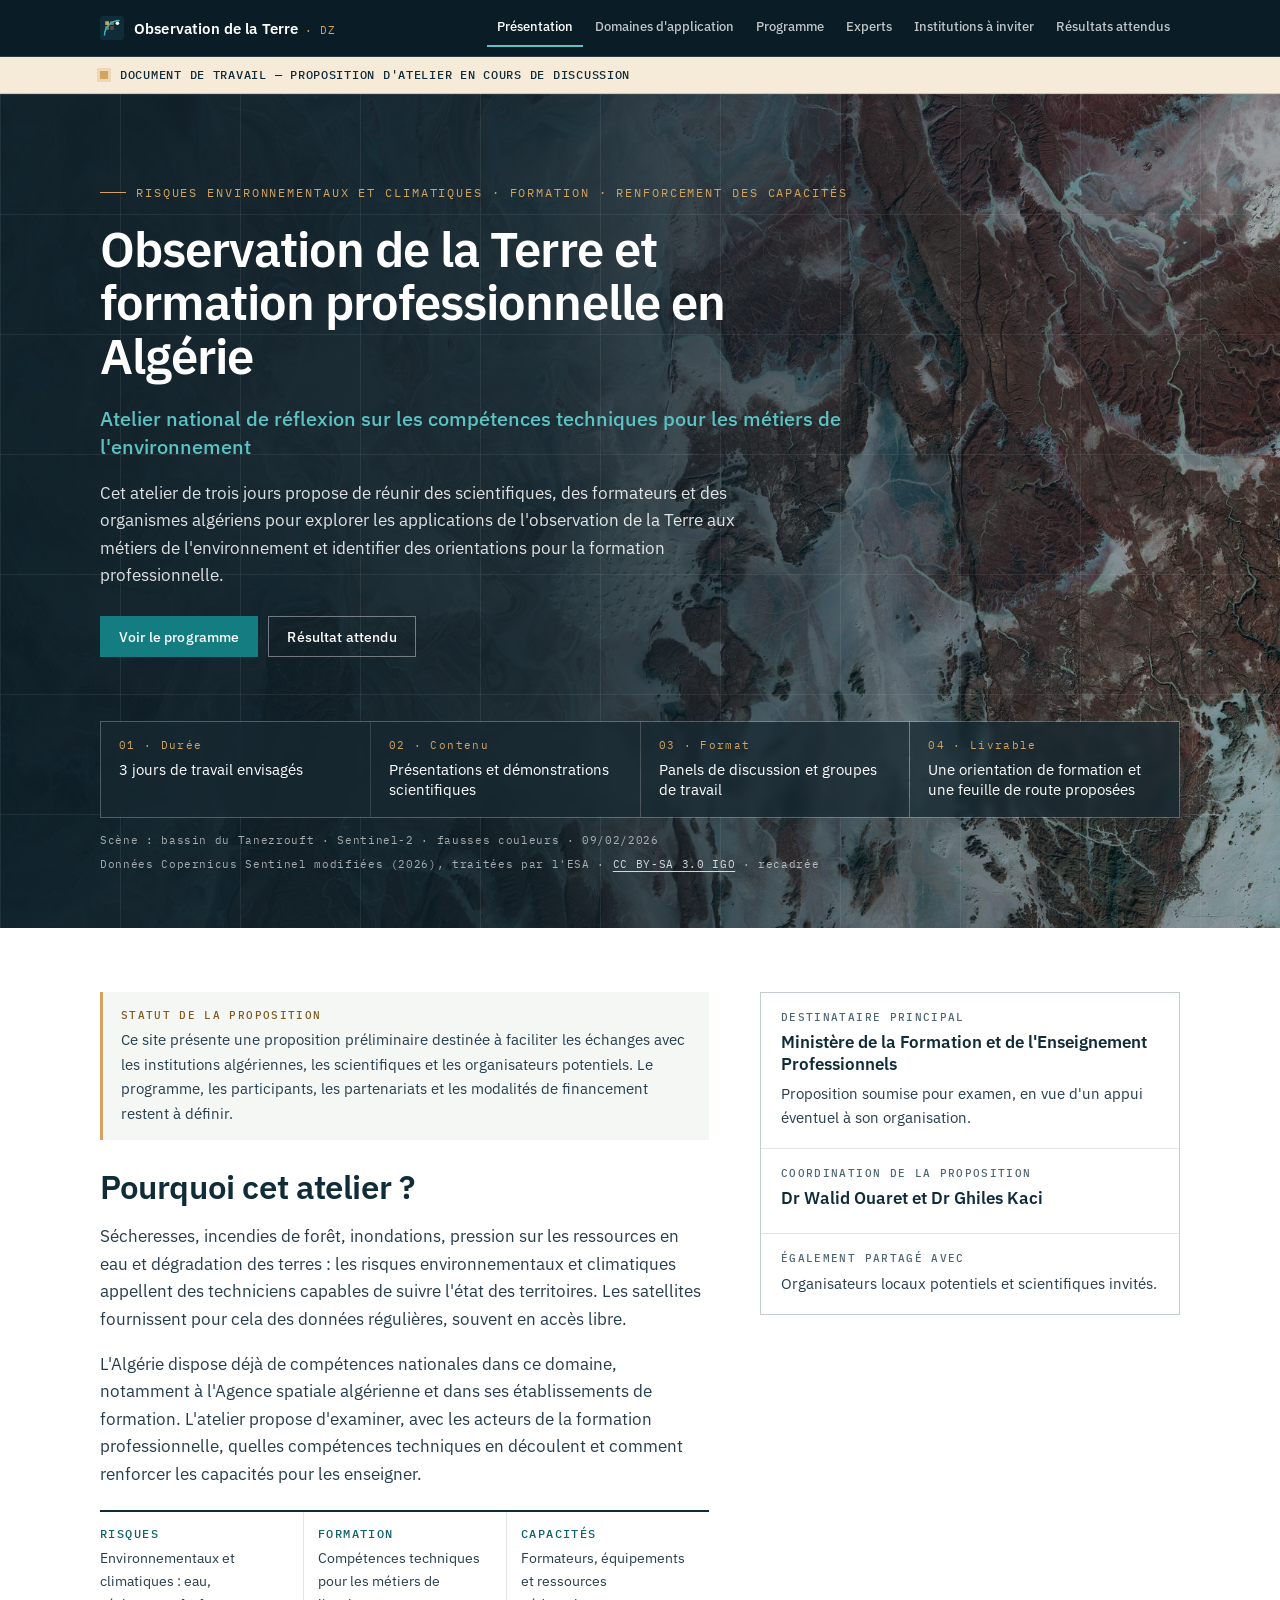
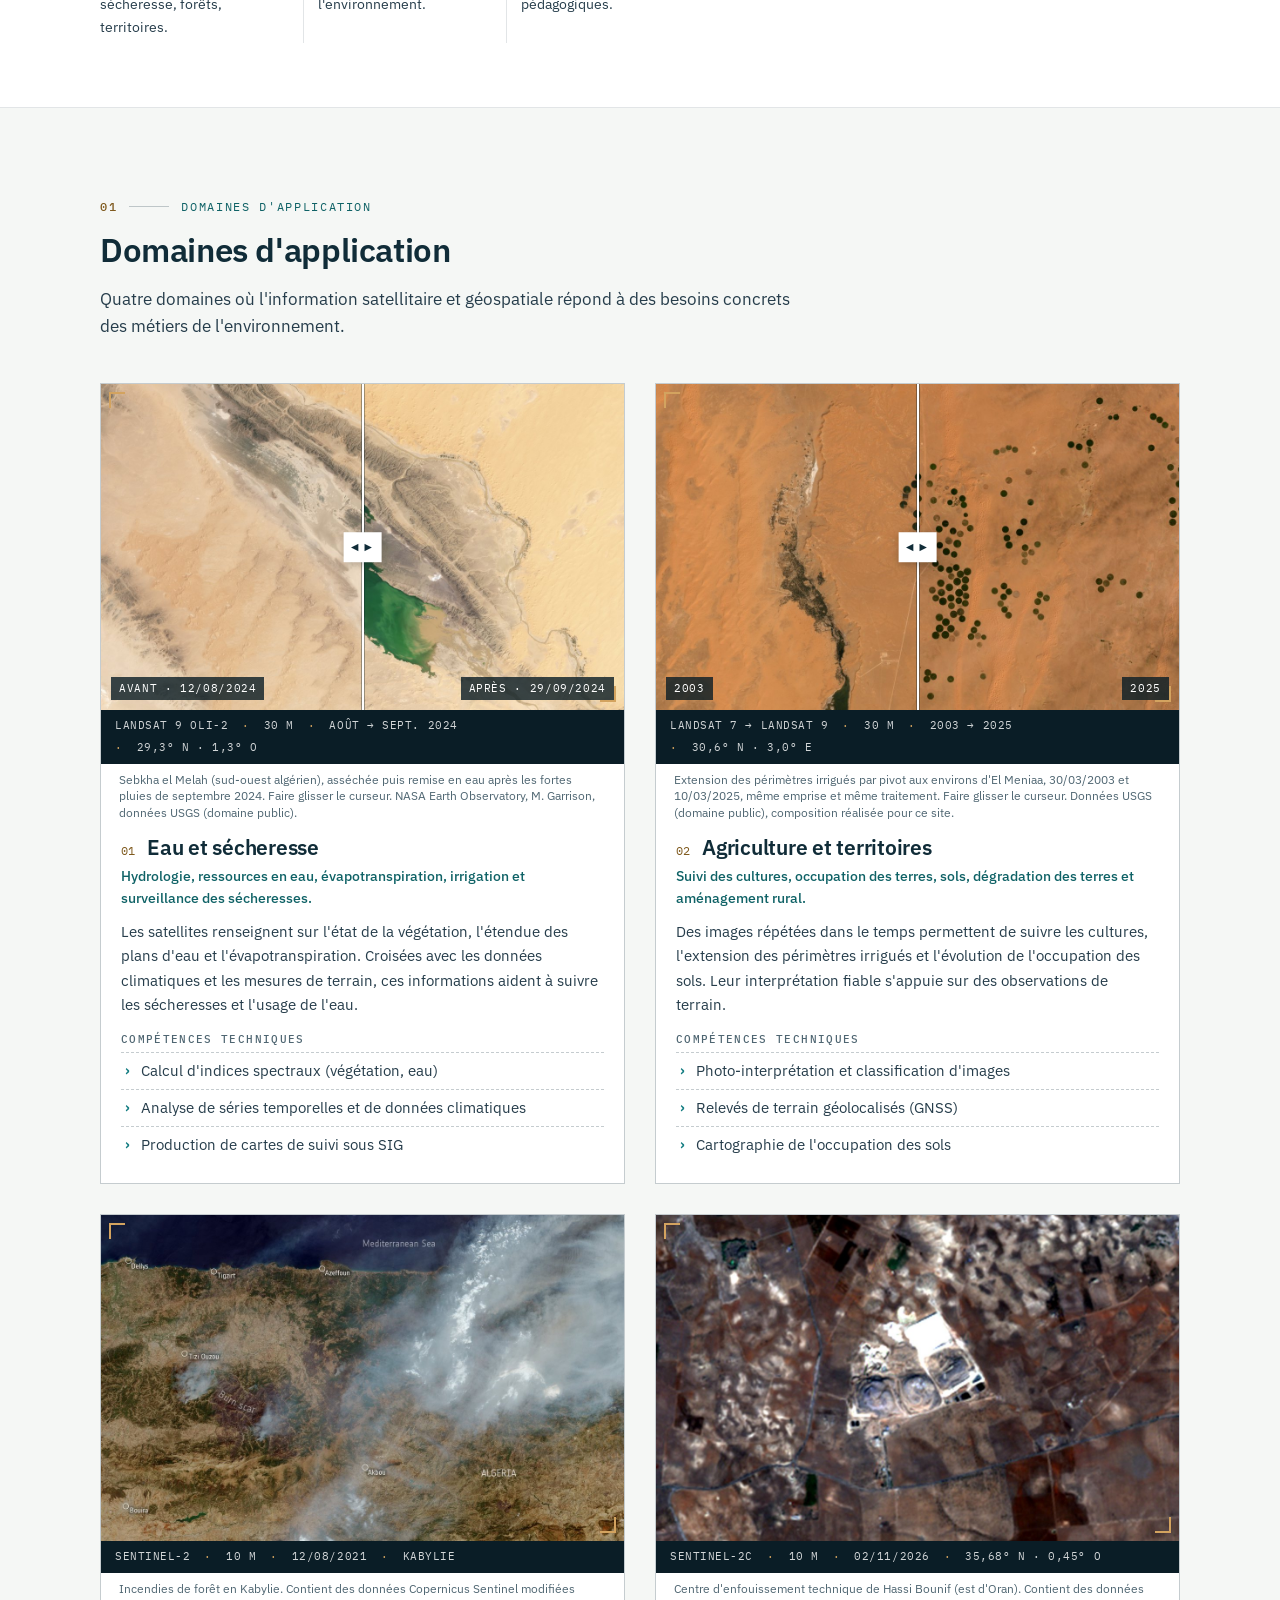
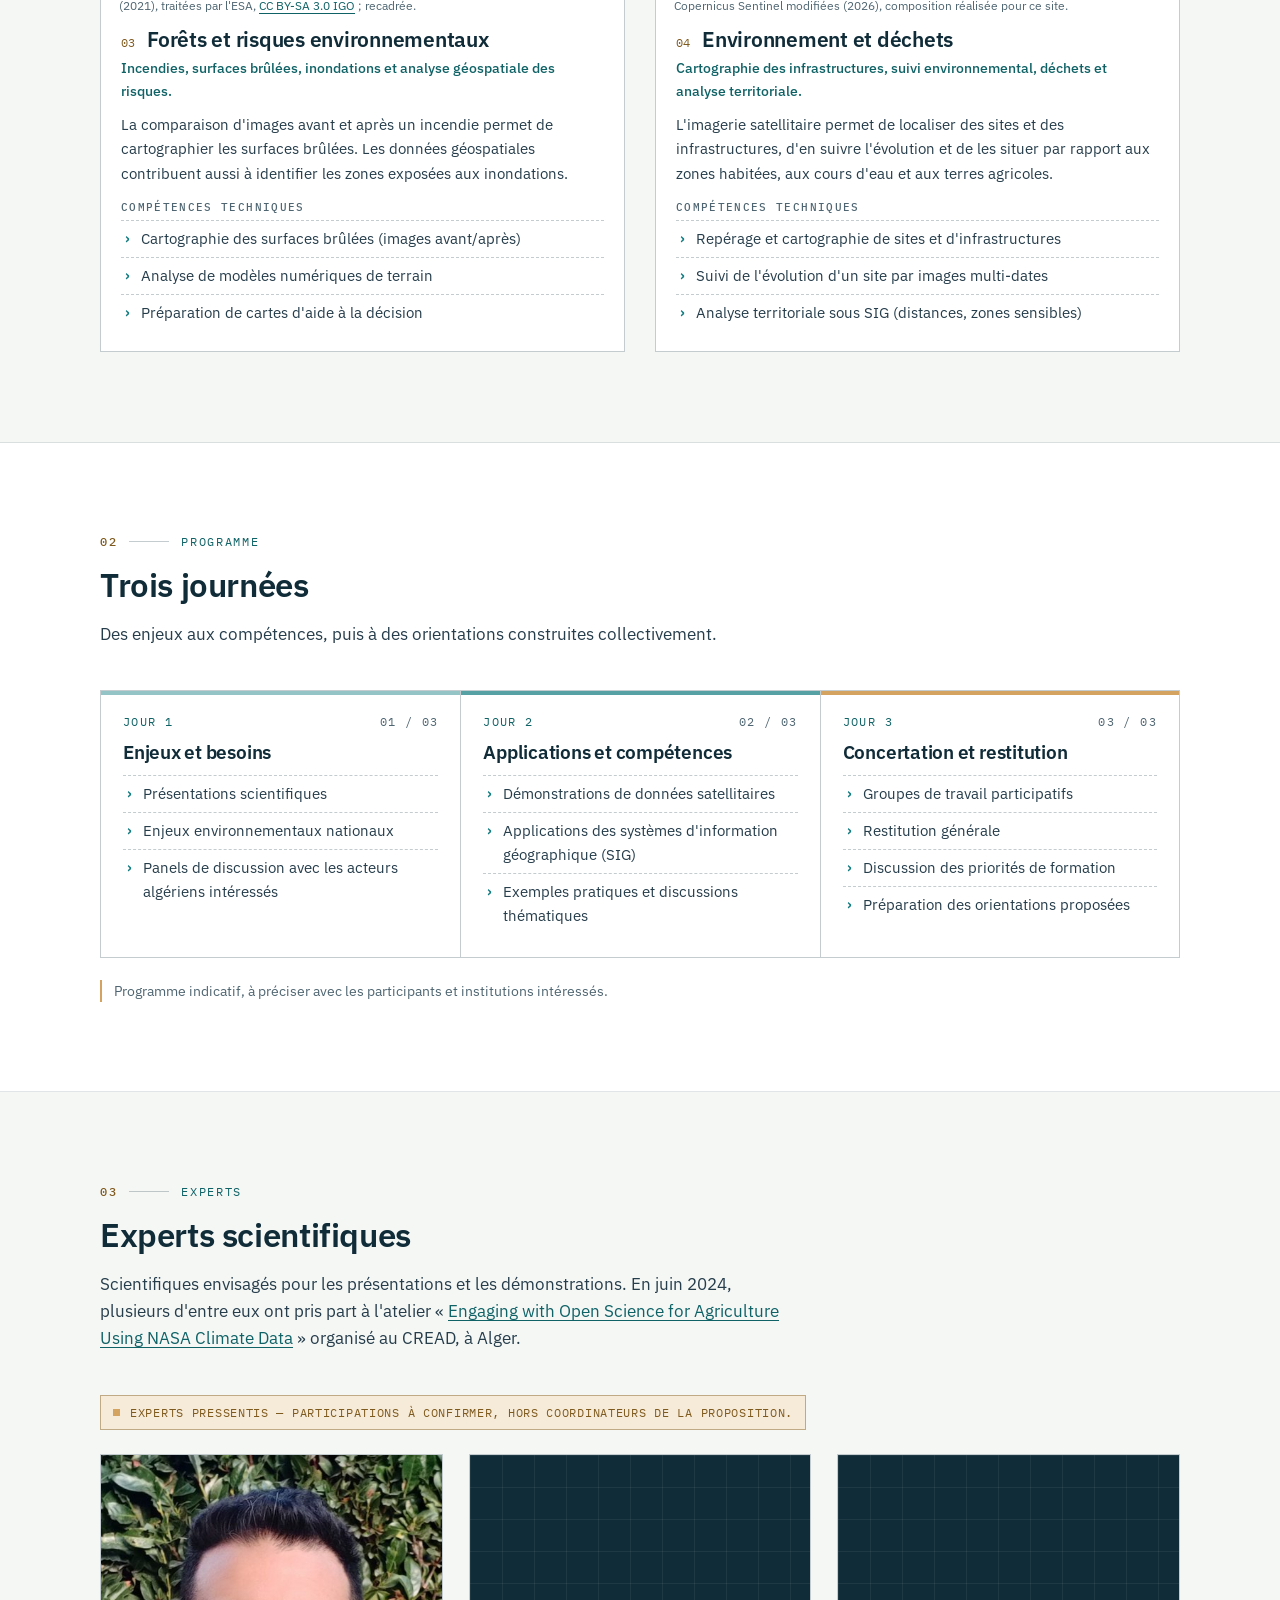
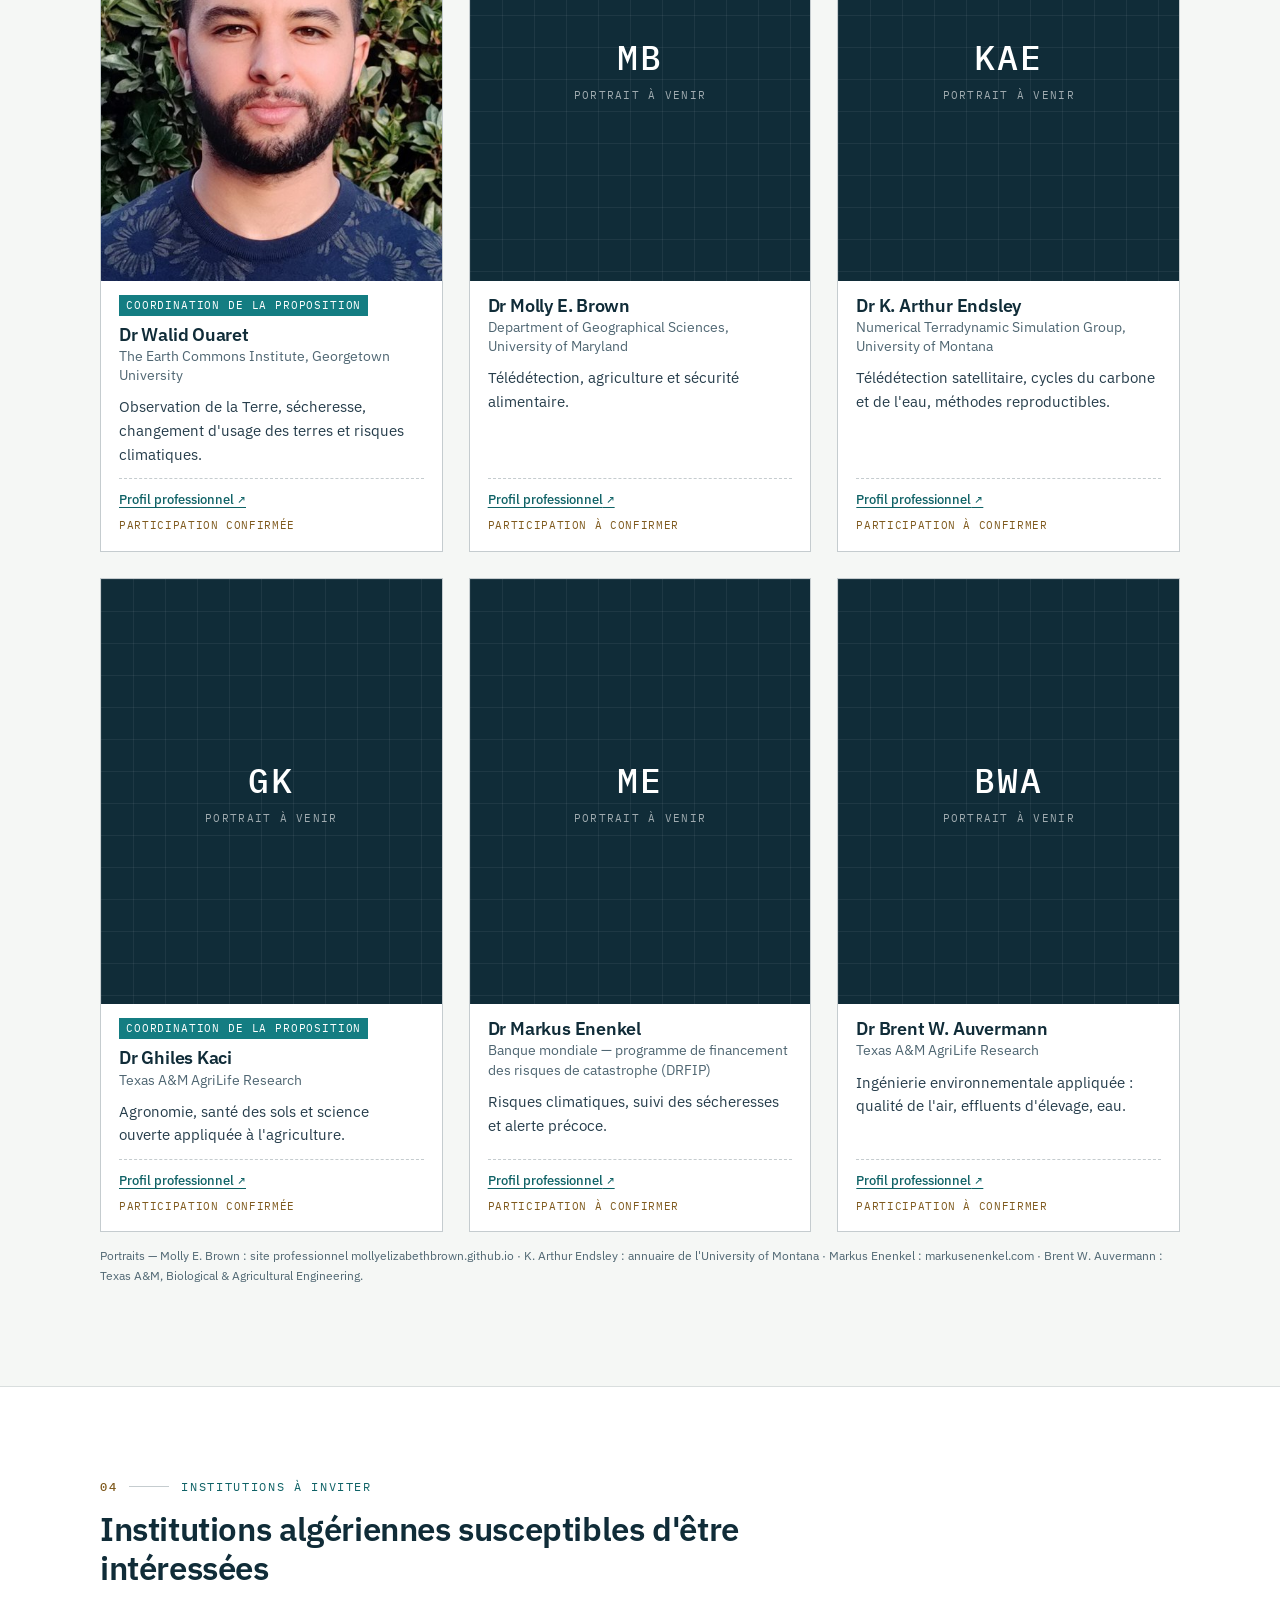
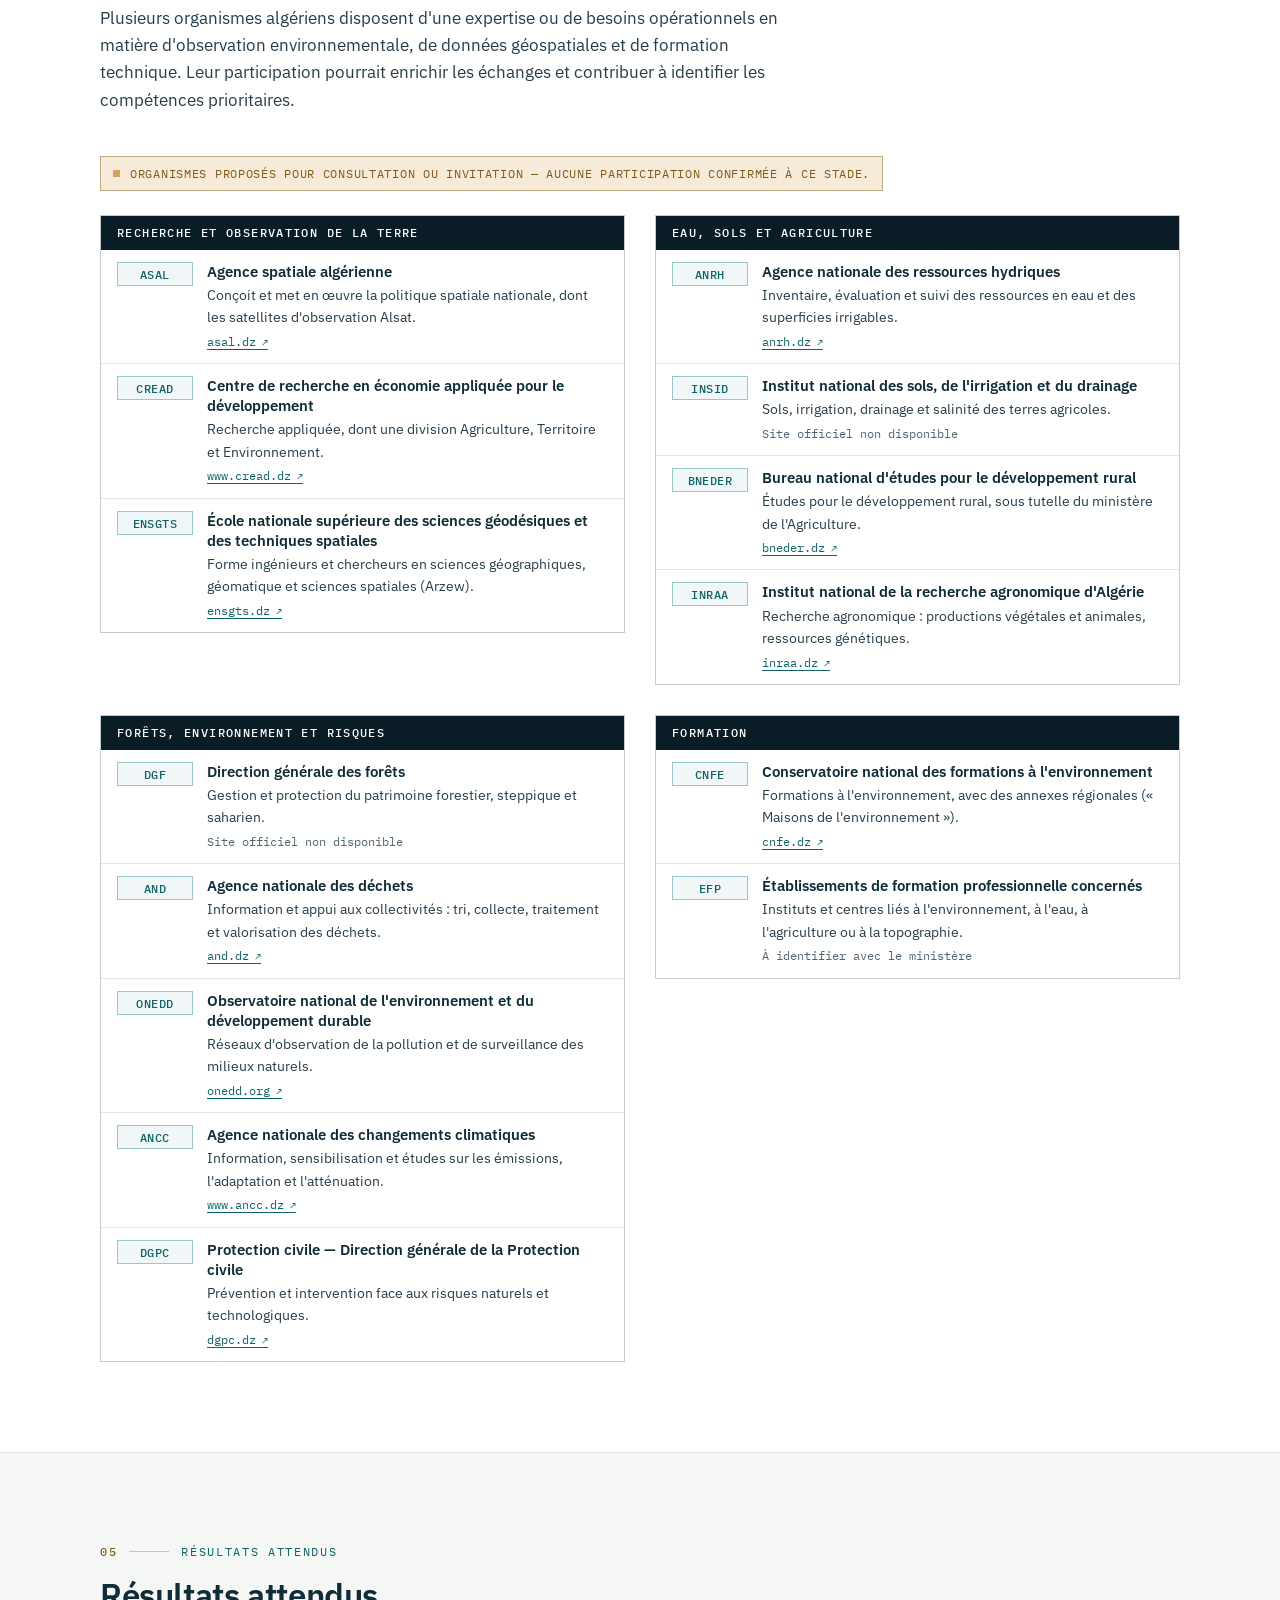
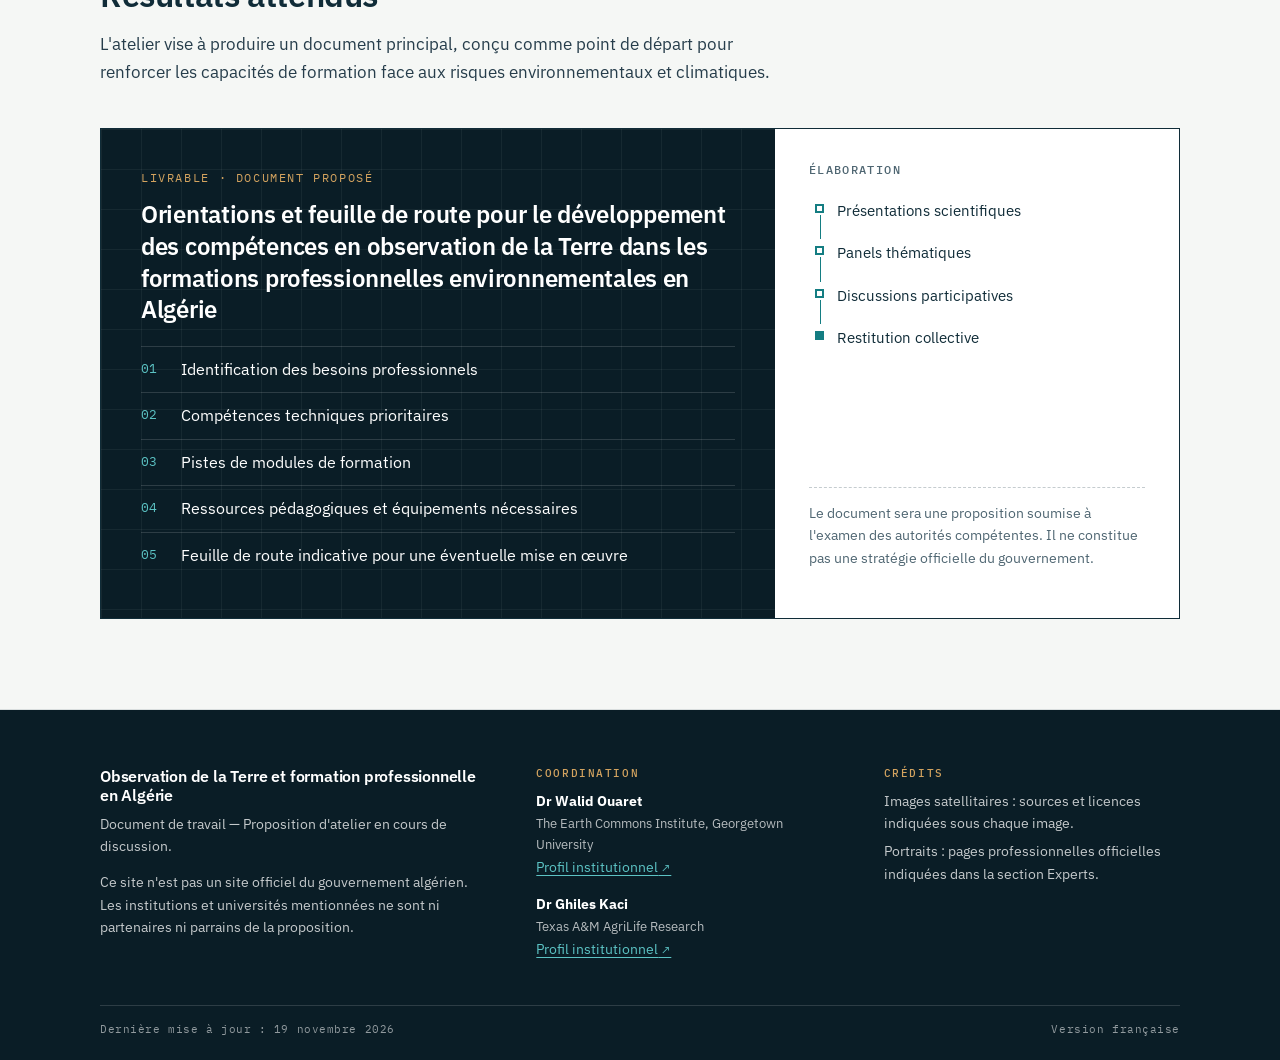
==== commit 4fb7a644: "Coordination : Walid Ouaret et Ghiles Kaci" ====
--- a/index.html
+++ b/index.html
@@ -92,6 +92,10 @@
           <h3>Destinataire principal</h3>
           <p class="primary">Ministère de la Formation et de l'Enseignement Professionnels</p>
           <p>Proposition soumise pour examen, en vue d'un appui éventuel à son organisation.</p>
+        </div>
+        <div>
+          <h3>Coordination de la proposition</h3>
+          <p class="primary" data-coordination>Dr Walid Ouaret et Dr Ghiles Kaci</p>
         </div>
         <div>
           <h3>Également partagé avec</h3>
@@ -224,7 +228,7 @@
       <h2 id="titre-experts">Experts scientifiques</h2>
       <p class="lede">Scientifiques envisagés pour les présentations et les démonstrations. En juin 2024, plusieurs d'entre eux ont pris part à l'atelier « <a href="https://www.cread.dz/atelier-engaging-with-open-science-for-agriculture-using-nasa-climate-data/" target="_blank" rel="noopener">Engaging with Open Science for Agriculture Using NASA Climate Data</a> » organisé au CREAD, à Alger.</p>
     </header>
-    <p class="label">Experts pressentis — participations à confirmer.</p>
+    <p class="label">Experts pressentis — participations à confirmer, hors coordinateurs de la proposition.</p>
     <ul class="people" id="people"></ul>
     <p class="photo-credit" id="photo-credits"></p>
   </div>
--- a/assets/css/styles.css
+++ b/assets/css/styles.css
@@ -207,6 +207,7 @@
 .portrait .initials small { display: block; font: 400 .66rem var(--mono); letter-spacing: .12em; text-transform: uppercase; color: rgba(255,255,255,.6); margin-top: 8px; }
 .person-body { padding: 14px 18px 16px; display: flex; flex-direction: column; flex: 1; }
 .person h3 { font-size: 1.1rem; margin: 0 0 2px; }
+.person .role { align-self: flex-start; font-family: var(--mono); font-size: .66rem; letter-spacing: .08em; text-transform: uppercase; color: #fff; background: var(--teal); padding: 2px 7px; margin-bottom: 8px; }
 .person .inst { font-size: .86rem; color: var(--muted); line-height: 1.4; margin: 0 0 10px; }
 .person .spec { font-size: .91rem; margin: 0 0 12px; }
 .person .foot { margin-top: auto; display: flex; flex-wrap: wrap; justify-content: space-between; align-items: center; gap: 6px 12px; padding-top: 10px; border-top: 1px dashed var(--line-strong); font-size: .84rem; }
@@ -257,6 +258,8 @@
 .site-footer li + li { margin-top: 6px; }
 .site-footer dl { margin: 0; }
 .site-footer dd { margin: 0 0 6px; color: #fff; }
+.site-footer dd.coord { display: flex; flex-direction: column; gap: 1px; margin-bottom: 14px; }
+.site-footer dd.coord span { color: rgba(255,255,255,.7); font-size: .82rem; }
 .footer-bottom { margin-top: 30px; padding-top: 14px; border-top: 1px solid var(--line-dark); display: flex; flex-wrap: wrap; justify-content: space-between; gap: 10px; font-family: var(--mono); font-size: .7rem; letter-spacing: .05em; color: rgba(255,255,255,.55); }
 
 /* ---------- 14. Responsive ---------- */
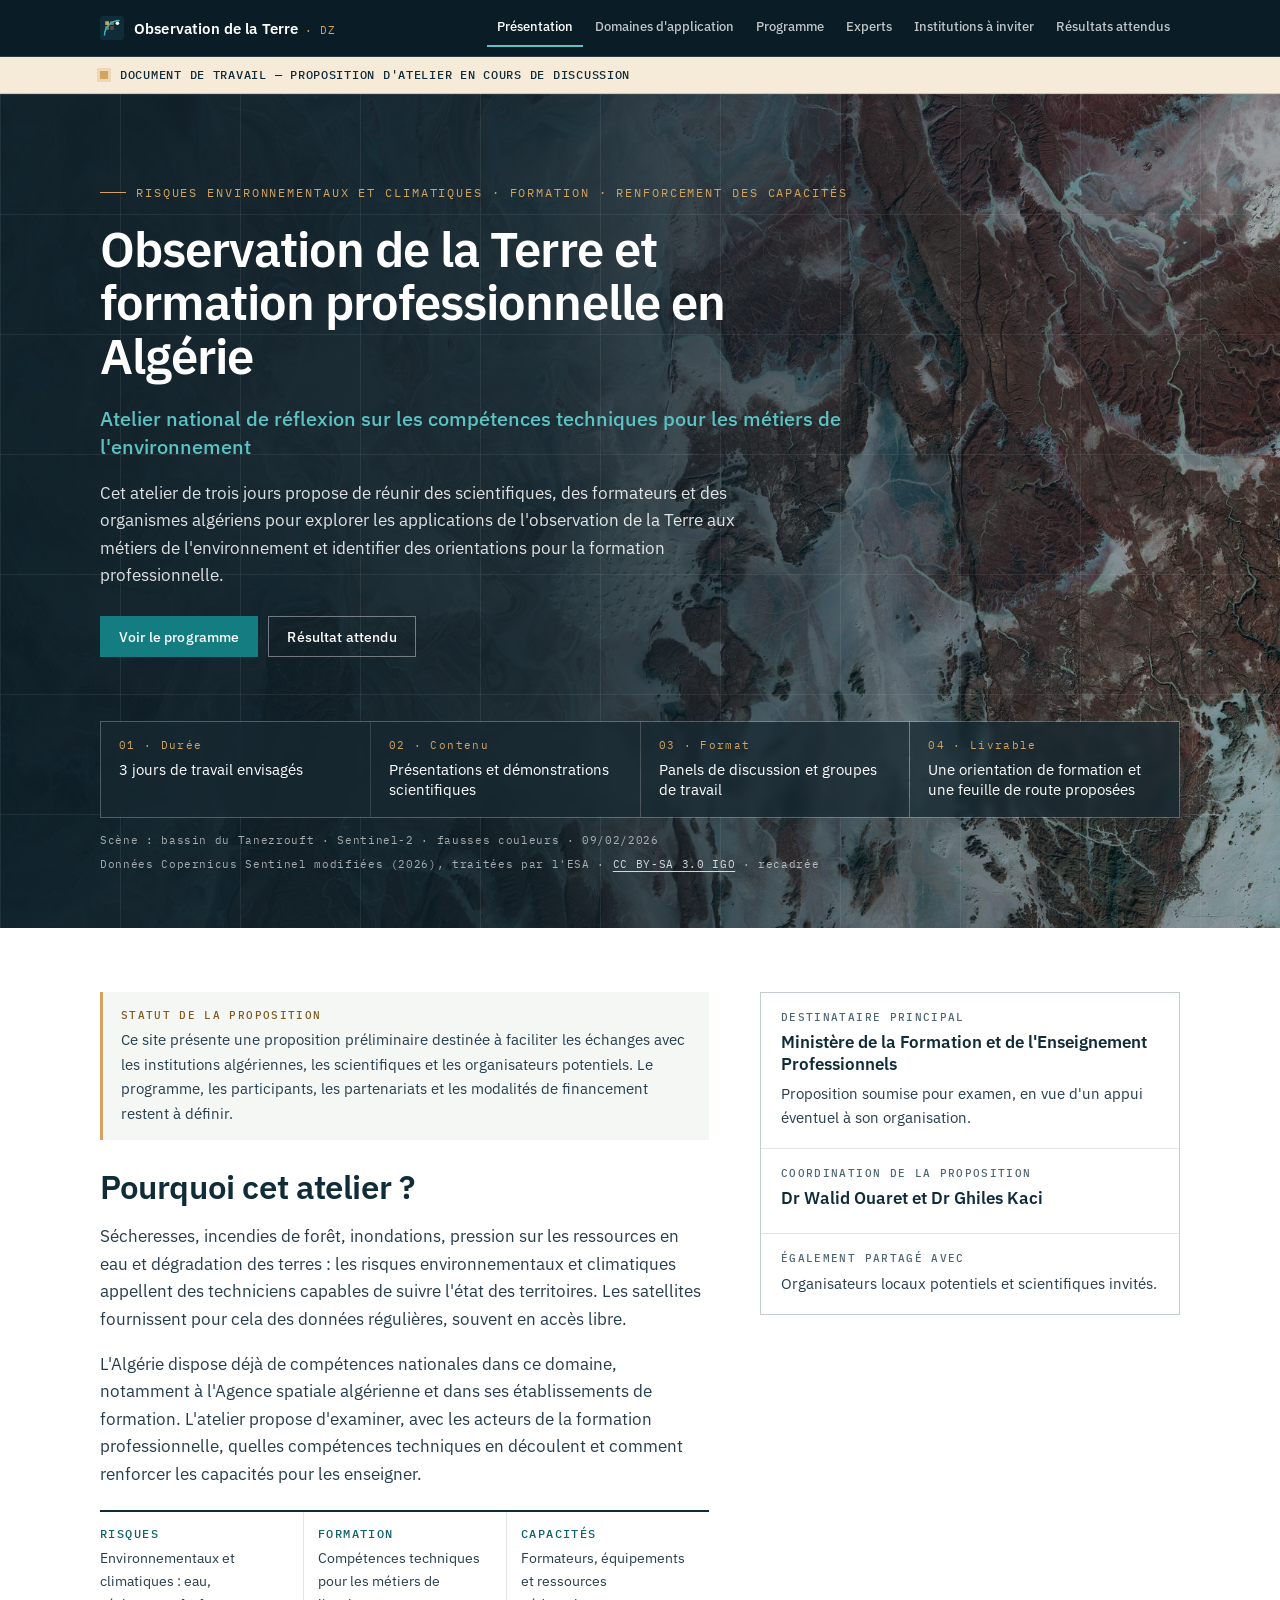
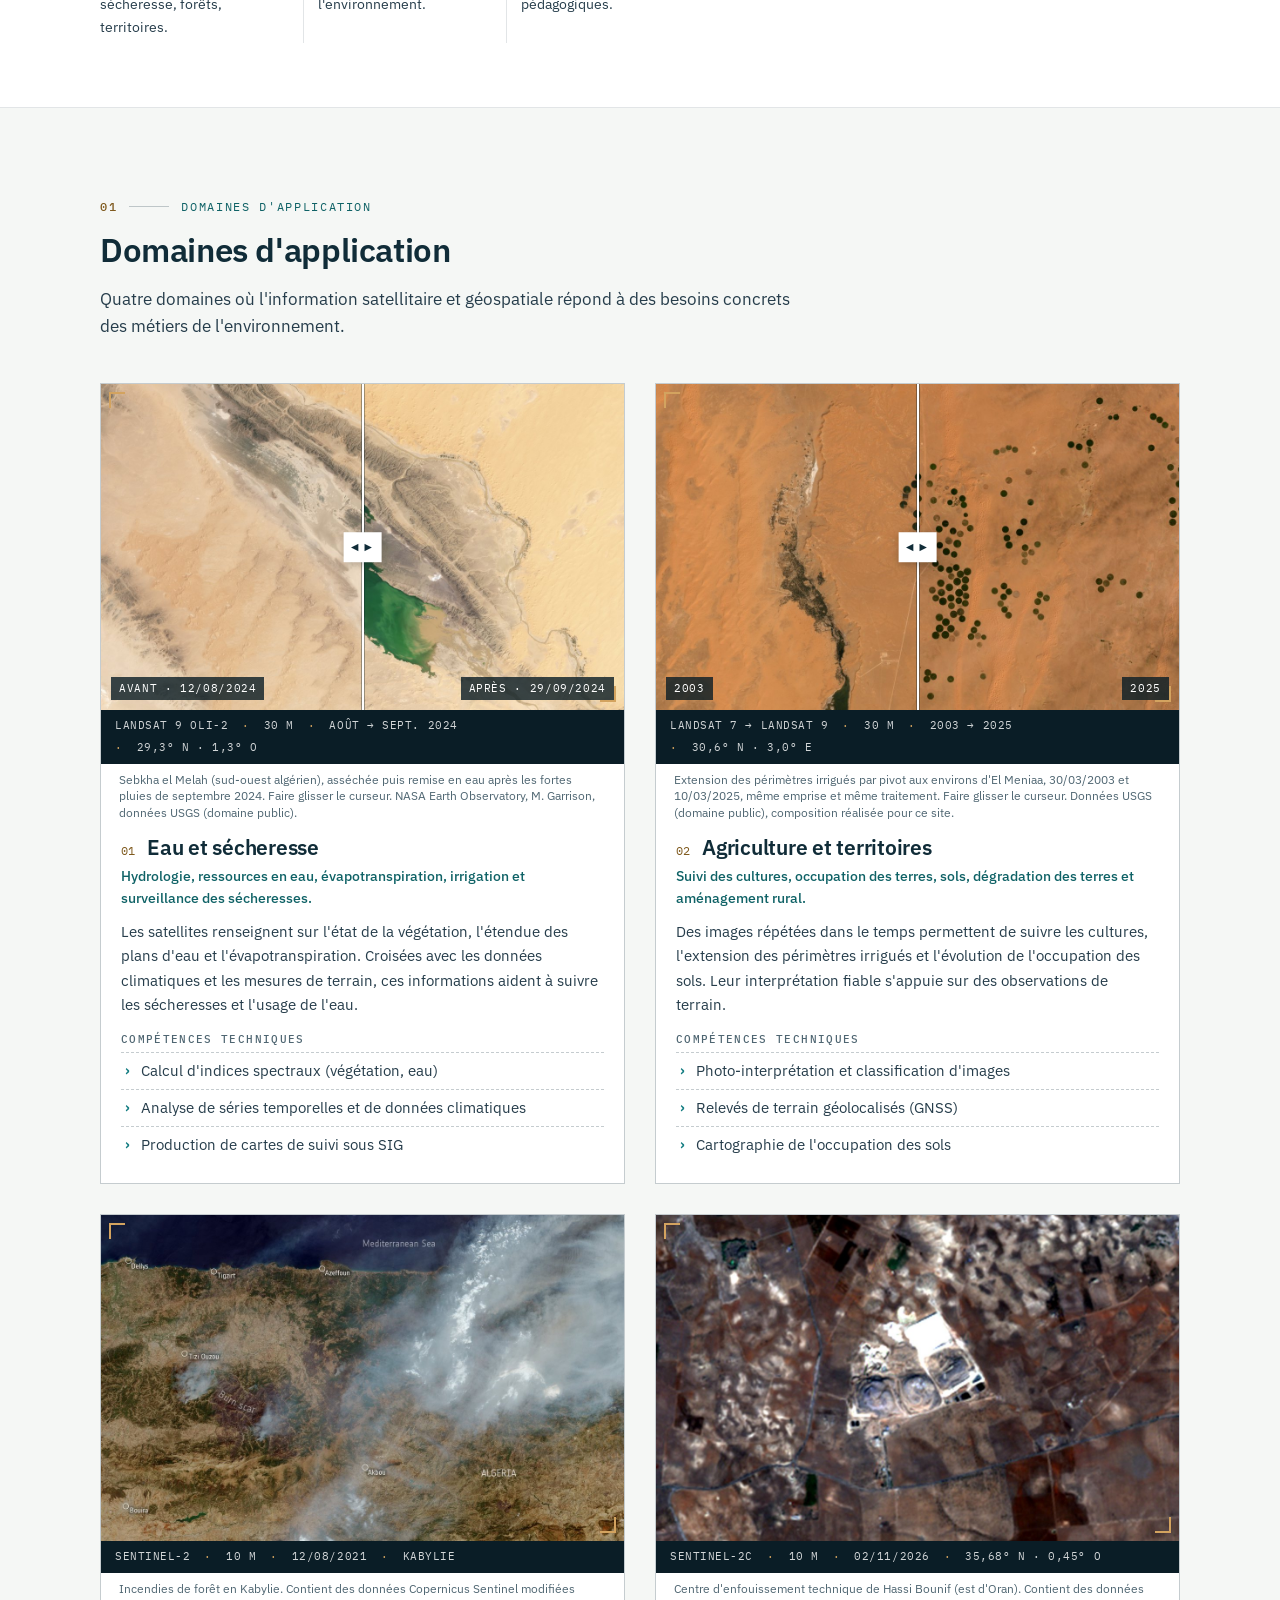
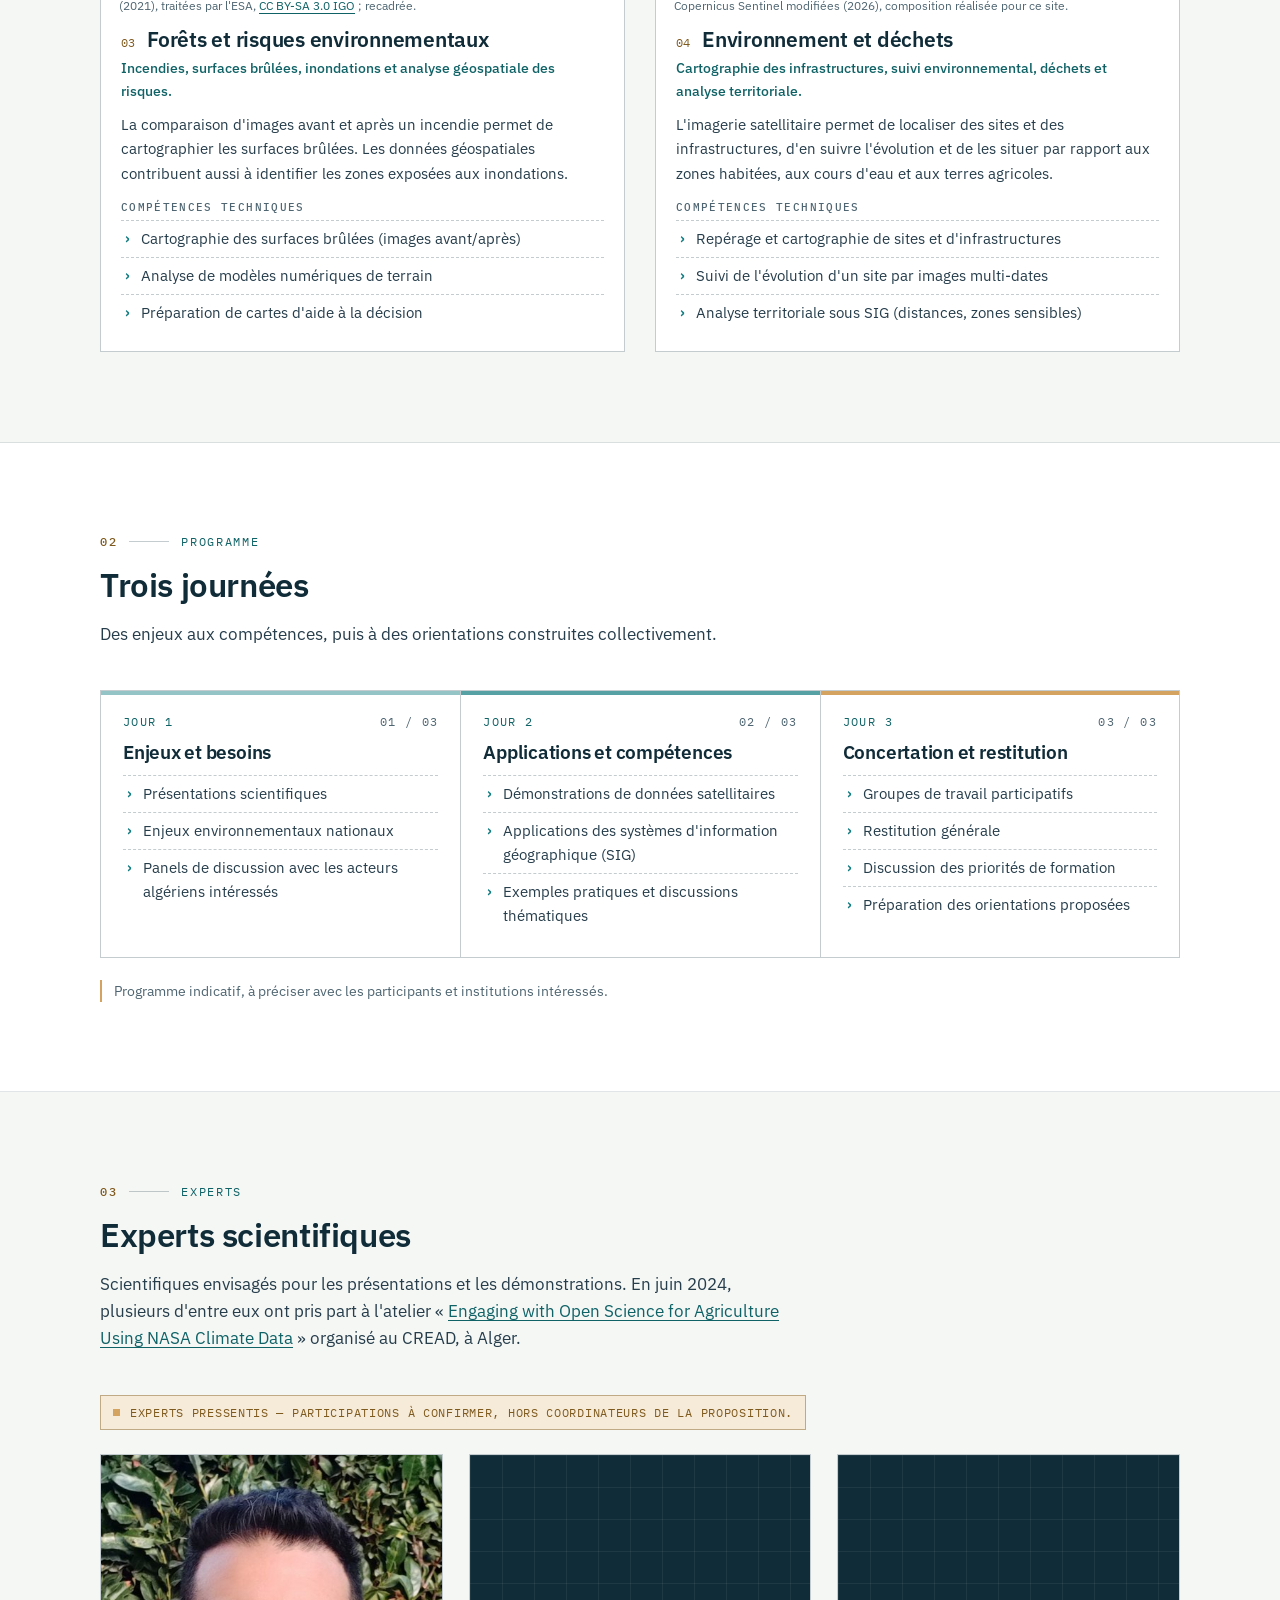
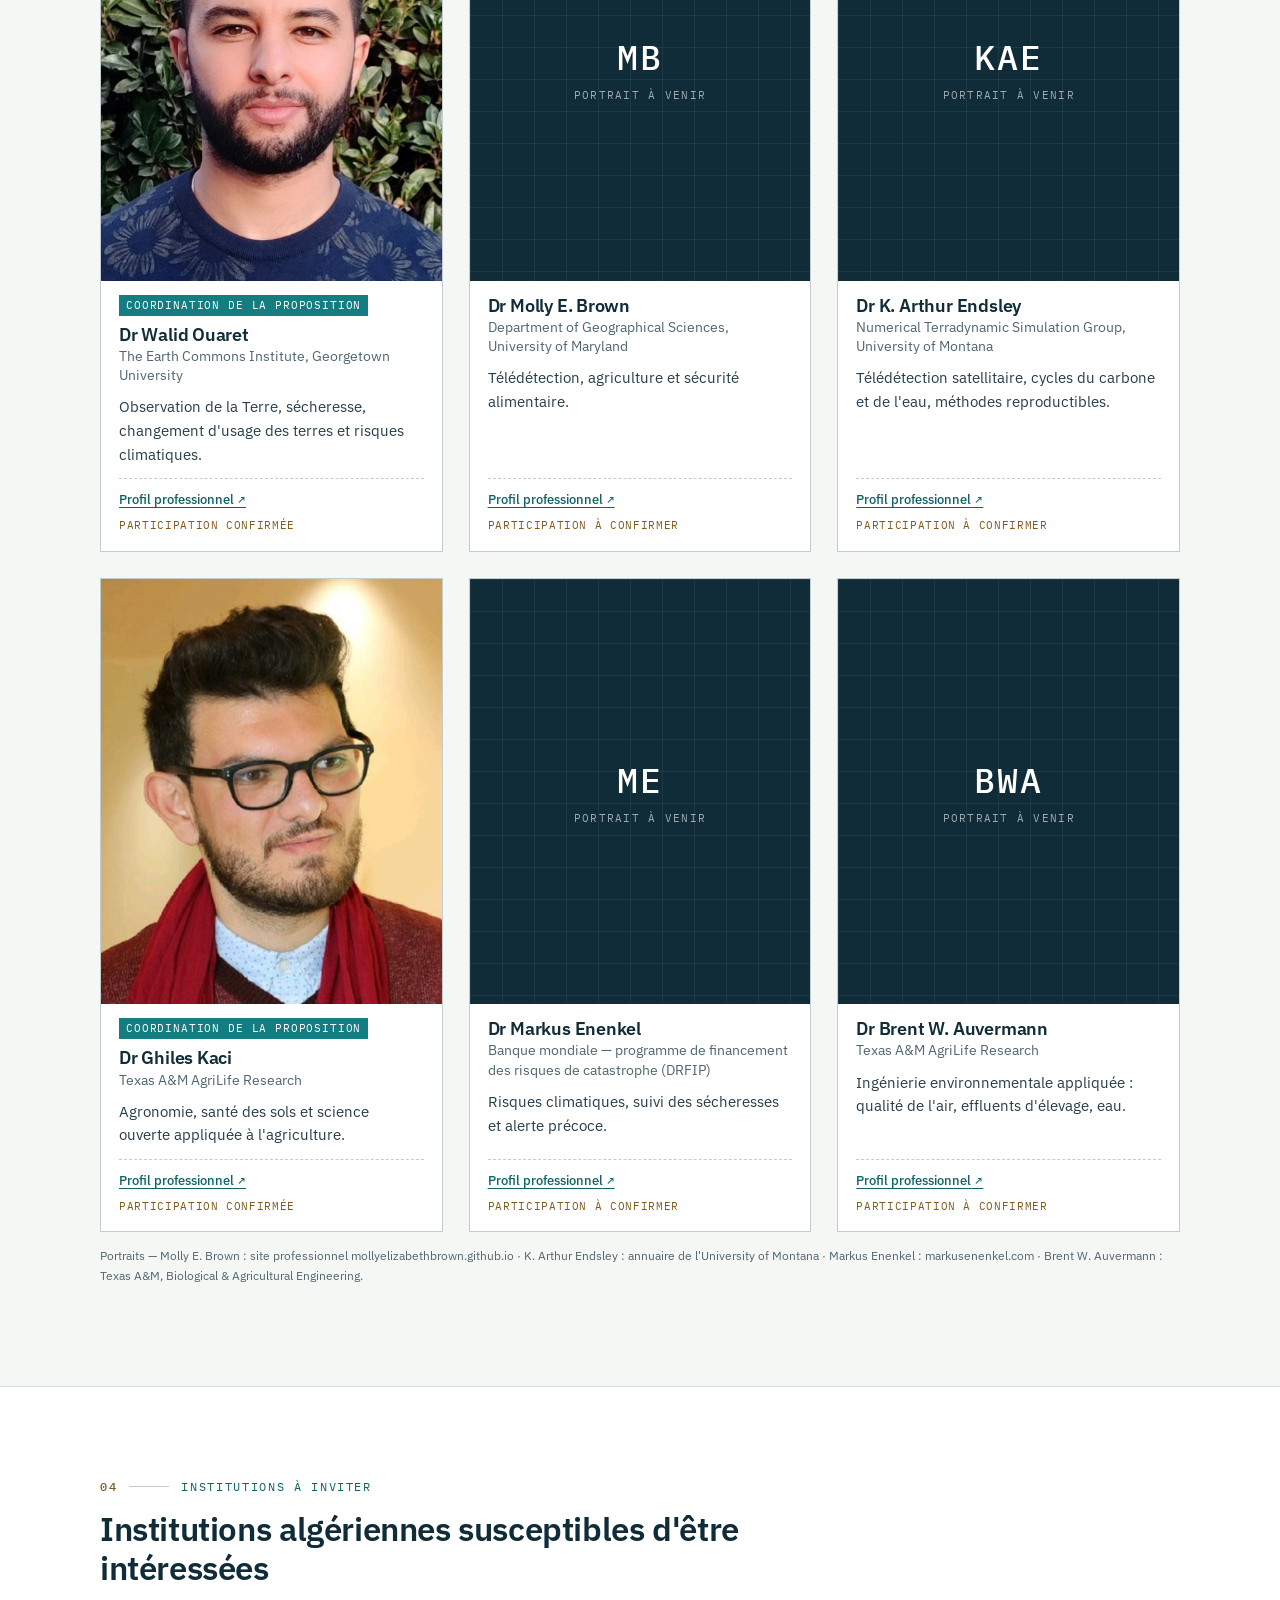
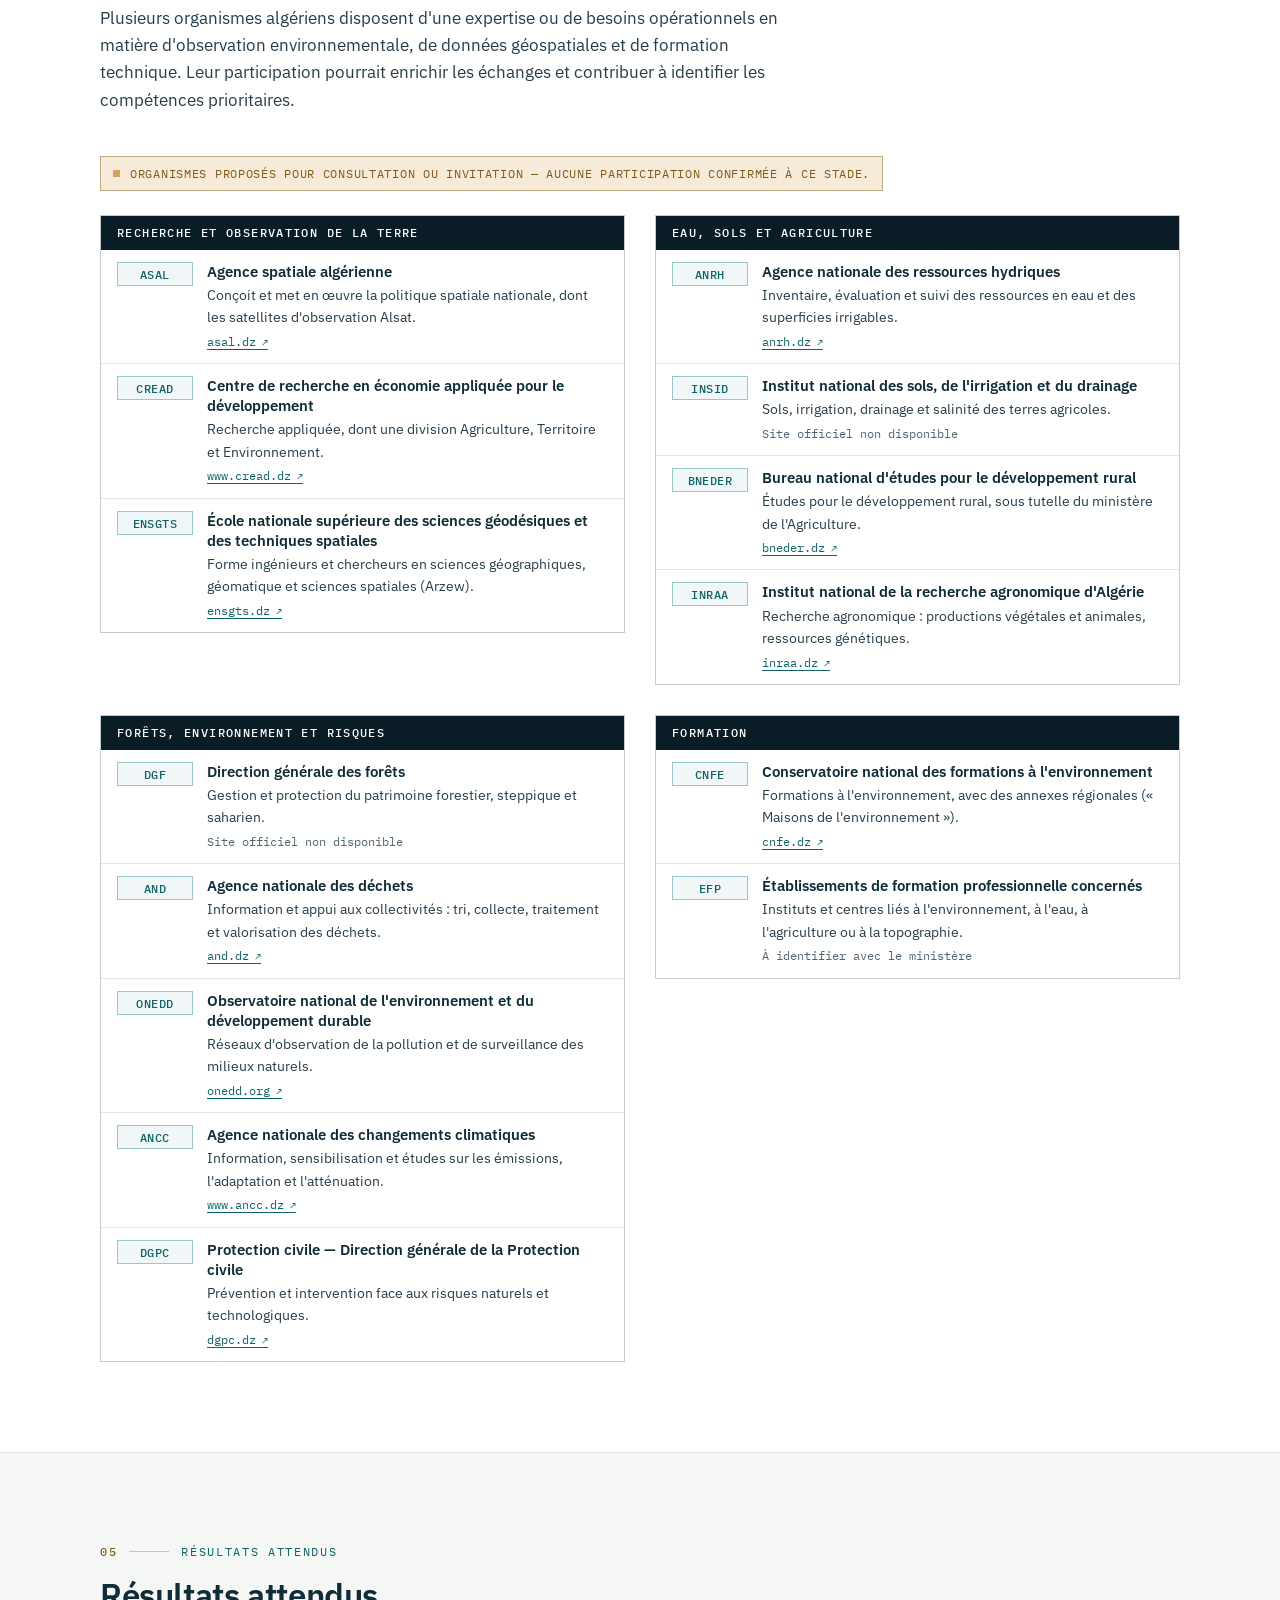
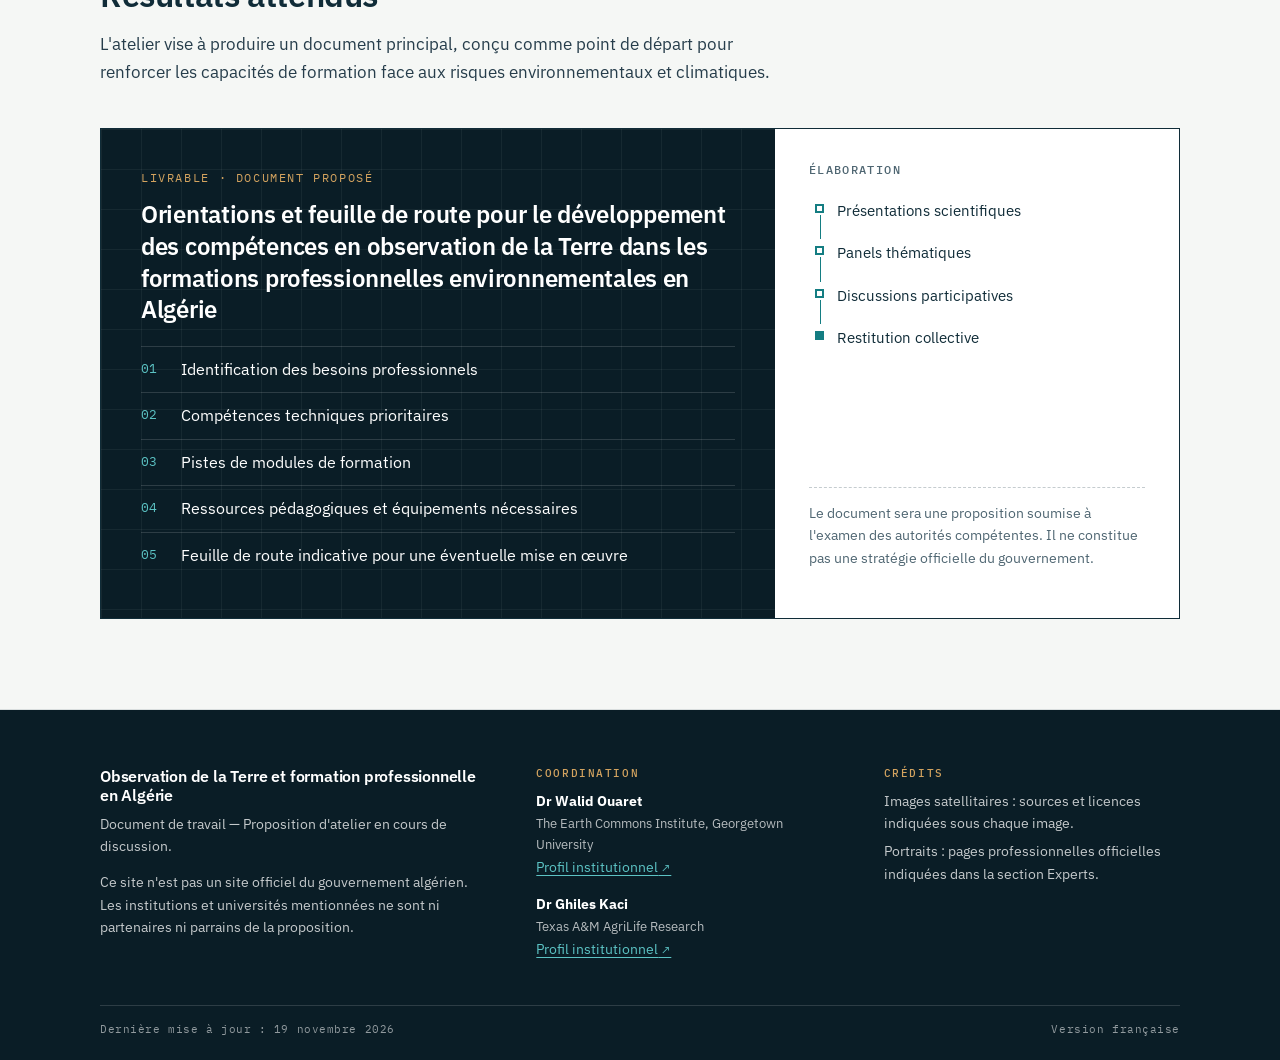
==== commit 1ef901e7: "Adresse : atelier-formation-eo-algerie.github.io" ====
--- a/index.html
+++ b/index.html
@@ -13,8 +13,8 @@
   <meta property="og:locale" content="fr_FR">
   <meta property="og:title" content="Observation de la Terre et formation professionnelle en Algérie">
   <meta property="og:description" content="Proposition d'atelier national — document de travail en cours de discussion.">
-  <meta property="og:url" content="https://ouaretw.github.io/atelier-eo-algerie/">
-  <meta property="og:image" content="https://ouaretw.github.io/atelier-eo-algerie/assets/images/og-image.jpg">
+  <meta property="og:url" content="https://atelier-formation-eo-algerie.github.io/">
+  <meta property="og:image" content="https://atelier-formation-eo-algerie.github.io/assets/images/og-image.jpg">
   <meta property="og:image:width" content="1200">
   <meta property="og:image:height" content="630">
   <meta name="twitter:card" content="summary_large_image">
